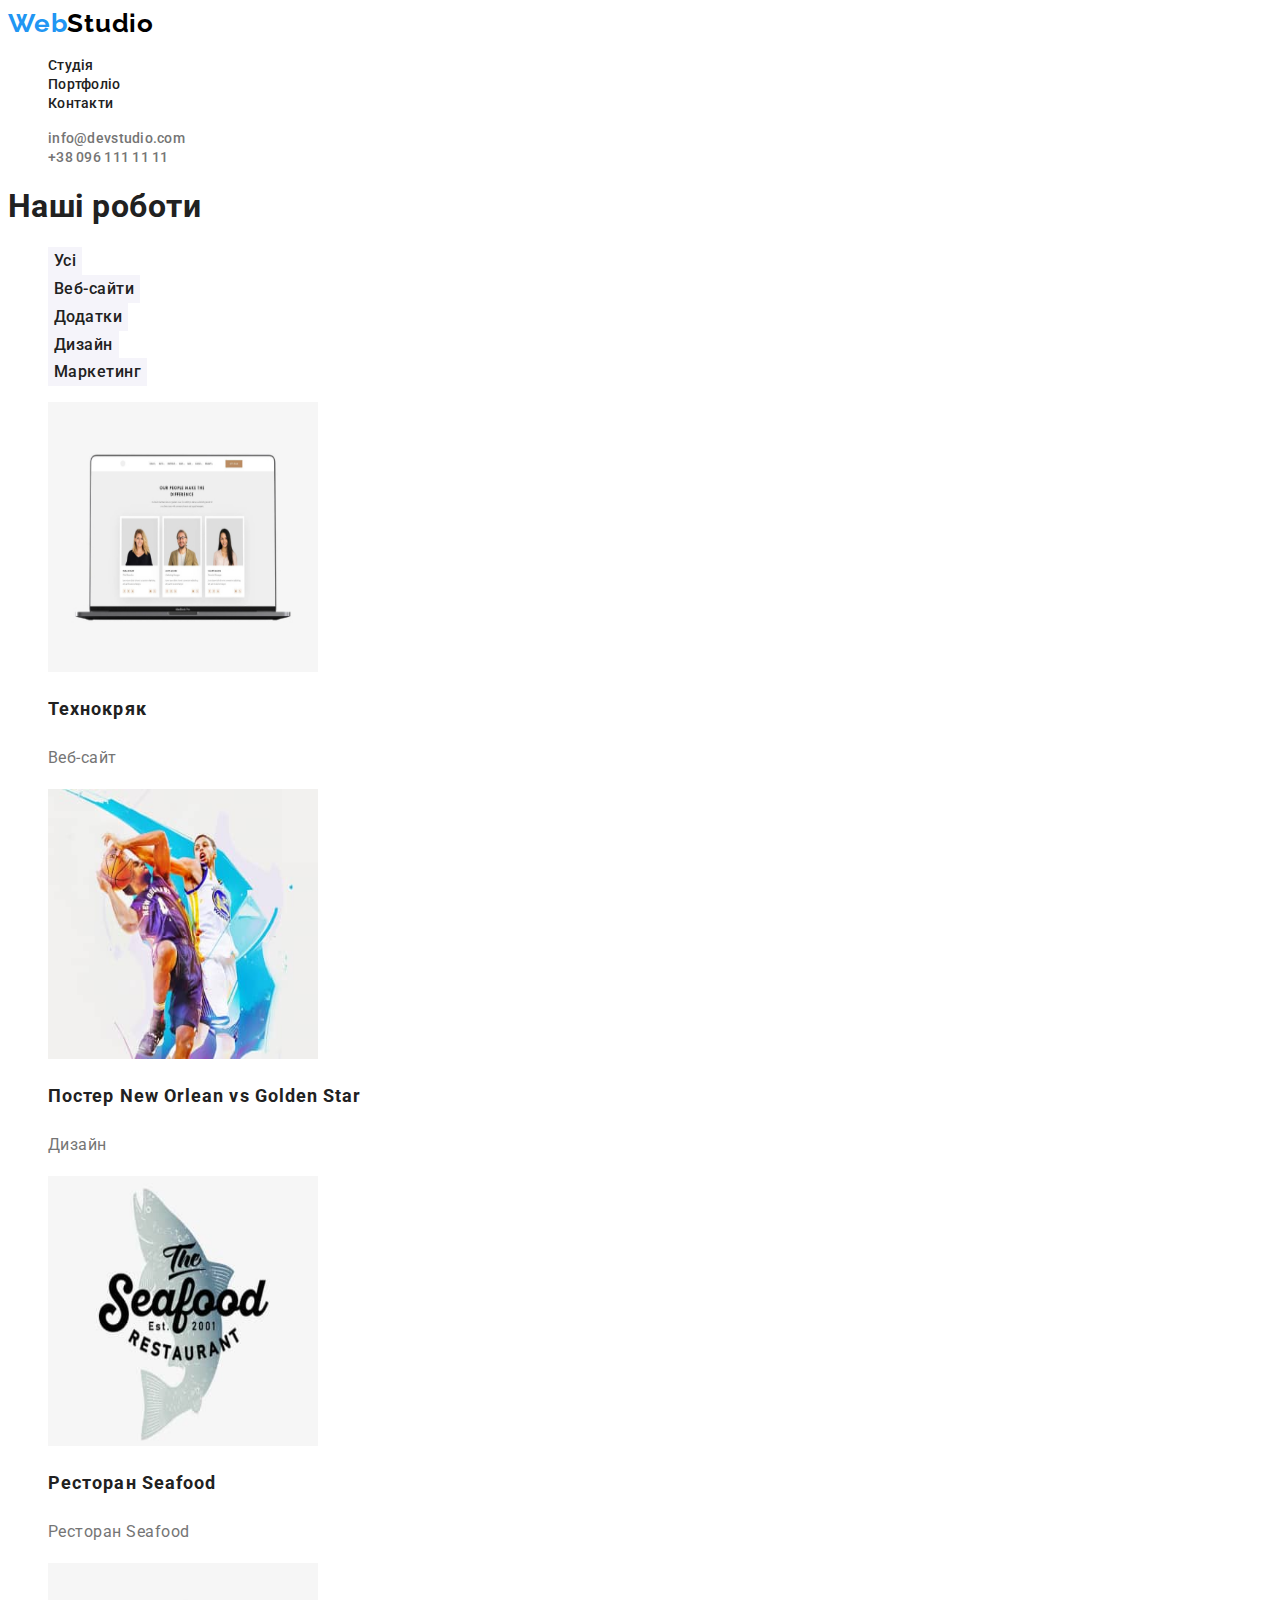
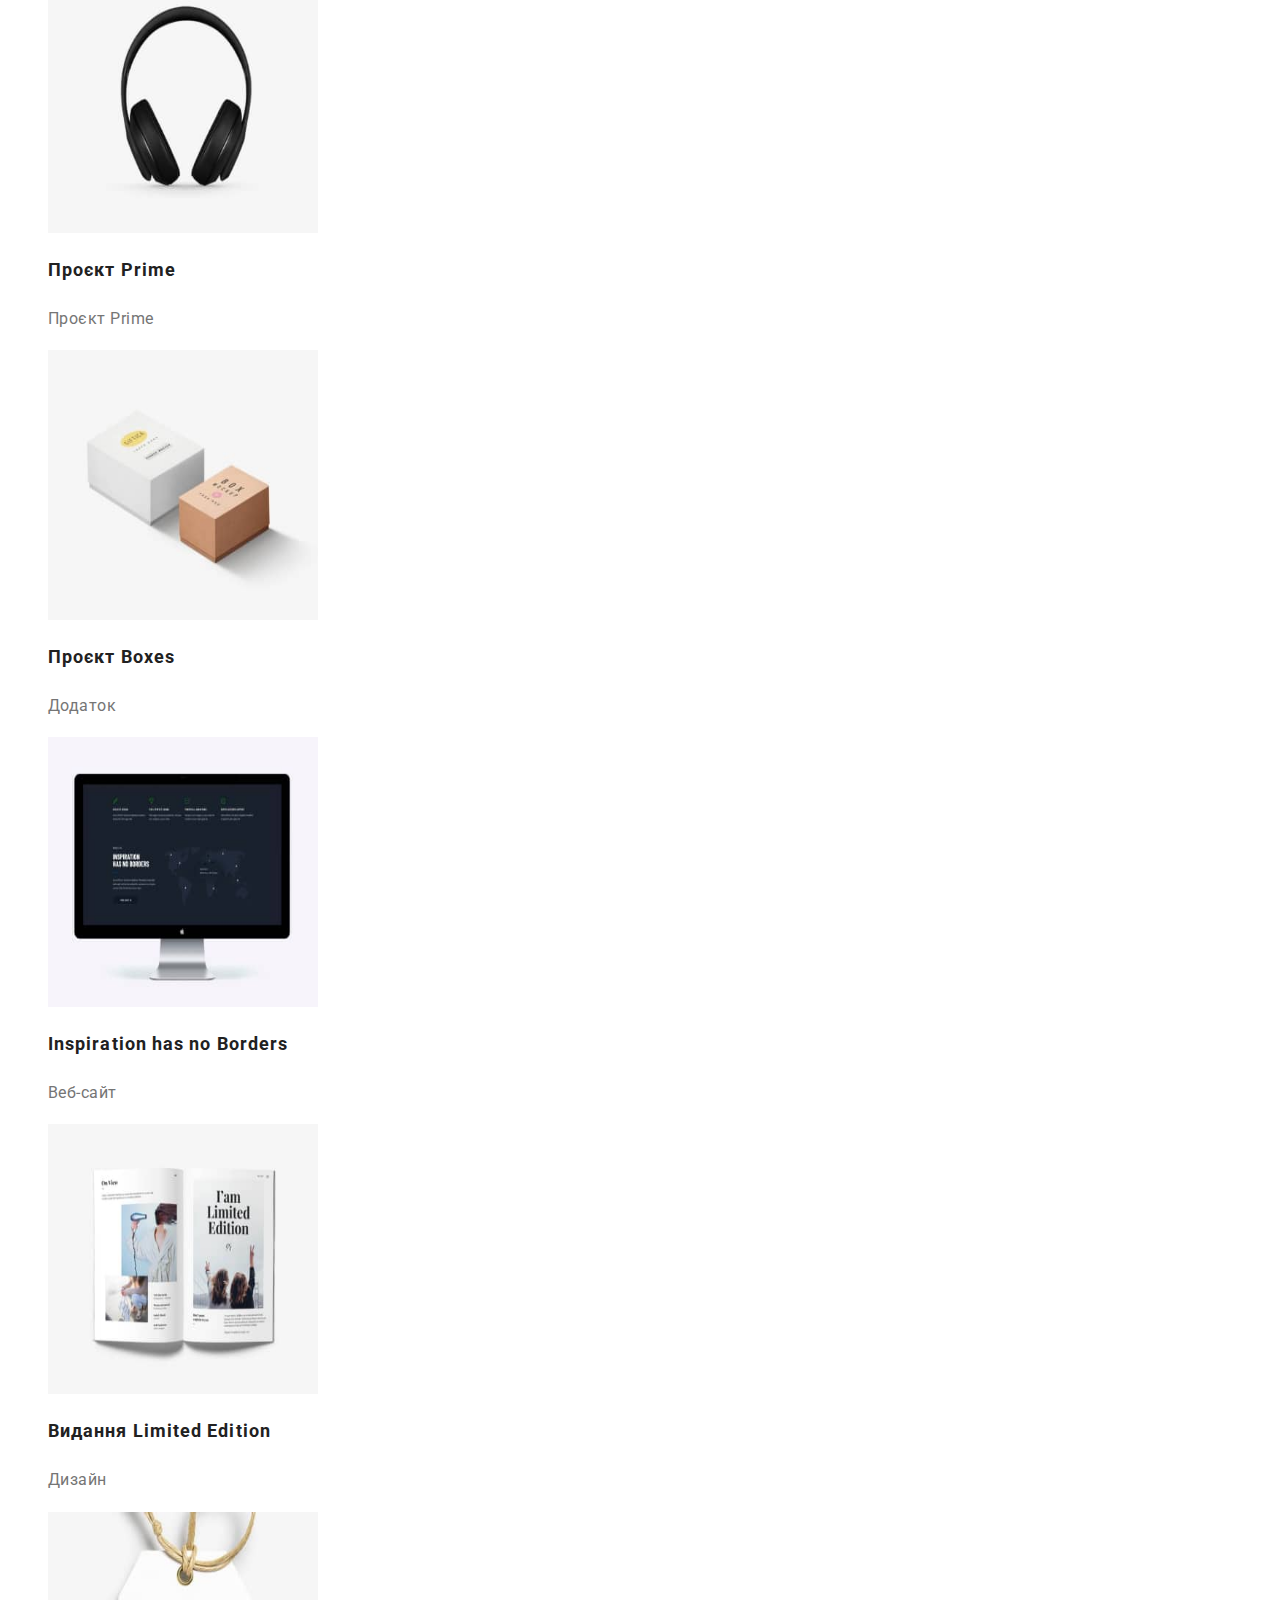
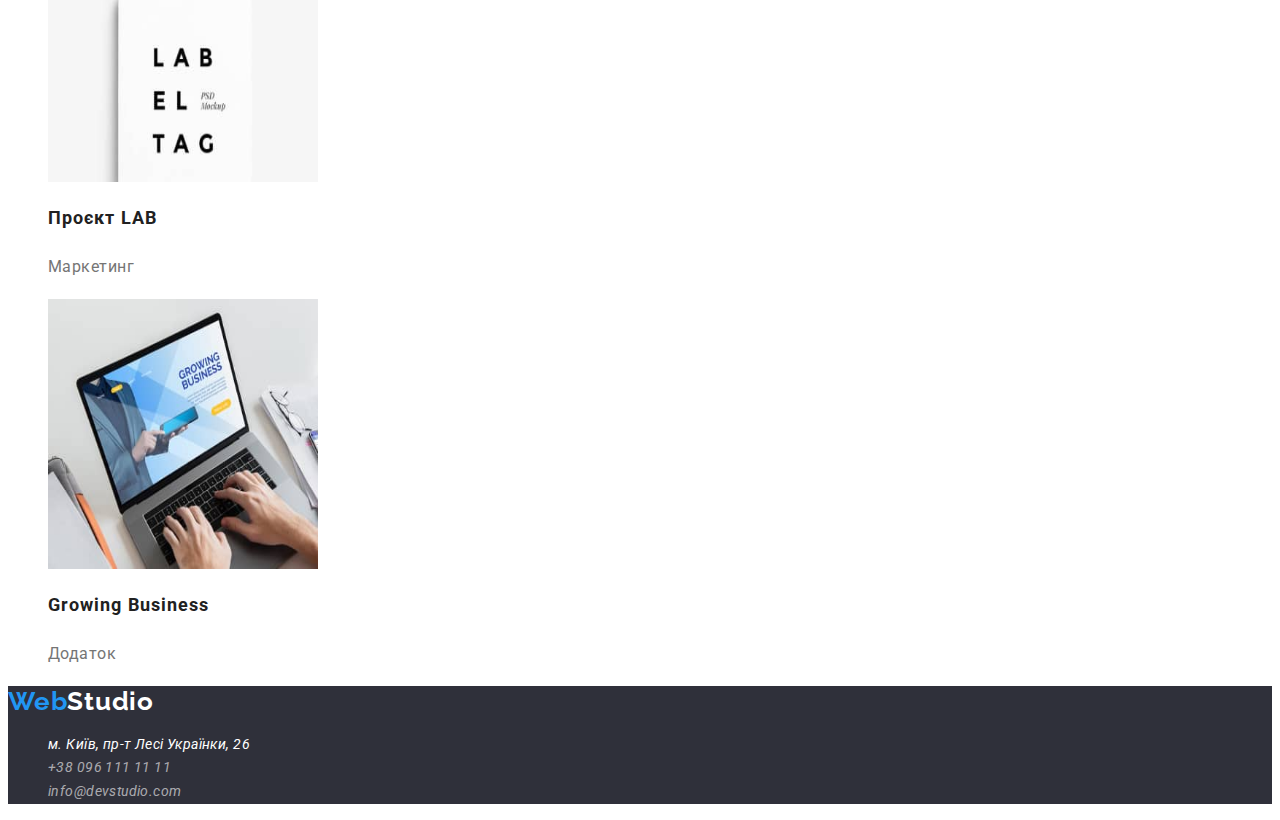
==== portfolio.html @ f469fe4b "photo sizes" ====
<!DOCTYPE html>
<html lang="uk">
  <head>
    <meta charset="UTF-8" />
    <title lang="en">WebStudio</title>
    <link rel="preconnect" href="https://fonts.googleapis.com" />
    <link rel="preconnect" href="https://fonts.gstatic.com" crossorigin />
    <link
      href="https://fonts.googleapis.com/css2?family=Raleway:wght@700&family=Roboto:wght@400;500;700;900&display=swap"
      rel="stylesheet"
    />
    <link rel="stylesheet" href="css/styles.css" />
  </head>
  <body>
    <header class="header">
      <a href="" class="logo links"
        ><span class="logo-web">Web</span
        ><span class="logo-studio">Studio</span></a
      >

      <nav class="navigation">
        <ul class="list">
          <li>
            <a href="./index.html" class="navigation-link links">Студія</a>
          </li>
          <li>
            <a href="./portfolio.html" class="navigation-link links"
              >Портфоліо</a
            >
          </li>
          <li><a href="" class="navigation-link links">Контакти</a></li>
        </ul>
      </nav>

      <ul class="adress list links">
        <li>
          <a href="mailto:info@devstudio.com" class="adress-link links"
            >info@devstudio.com</a
          >
        </li>
        <li>
          <a href="tel:+380961111111" class="adress-link links"
            >+38 096 111 11 11
          </a>
        </li>
      </ul>
    </header>

    <!-- Секція з нашими роботами -->
    <main>
      <section class="main-section">
        <h1>Наші роботи</h1>
        <!-- фільтри -->
        <ul class="filters list">
          <li><button type="button">Усі</button></li>
          <li><button type="button">Веб-сайти</button></li>
          <li><button type="button">Додатки</button></li>
          <li><button type="button">Дизайн</button></li>
          <li><button type="button">Маркетинг</button></li>
        </ul>
        <ul class="main-section-list list">
          <li class="list-item">
            <a class="links" href="">
              <img
                src="./images/Portfolio/tech-crack.jpg"
                alt="Ноутбук"
                width="270"
                height="270"
              />
              <h2>Технокряк</h2>
              <p>Веб-сайт</p>
            </a>
          </li>
          <li class="list-item">
            <a class="links" href="">
              <img
                src="./images/Portfolio/poster.jpg"
                alt="Постер з баскетболістами"
                width="270"
                height="270"
              />
              <h2>Постер New Orlean vs Golden Star</h2>
              <p>Дизайн</p>
            </a>
          </li>
          <li class="list-item">
            <a class="links" href="">
              <img
                src="./images/Portfolio/sea-food.jpg"
                alt="лого ресторану морської їжі"
                width="270"
                height="270"
              />
              <h2>Ресторан Seafood</h2>
              <p>Ресторан Seafood</p>
            </a>
          </li>
          <li class="list-item">
            <a class="links" href="">
              <img
                src="./images/Portfolio/project-prime.jpg"
                alt="навушники"
                width="270"
                height="270"
              />
              <h2>Проєкт Prime</h2>
              <p>Проєкт Prime</p>
            </a>
          </li>
          <li class="list-item">
            <a class="links" href="">
              <img
                src="./images/Portfolio/project-boxes.jpg"
                alt="дві коробки"
                width="270"
                height="270"
              />
              <h2>Проєкт Boxes</h2>
              <p>Додаток</p>
            </a>
          </li>
          <li class="list-item">
            <a class="links" href="">
              <img
                src="./images/Portfolio/inspiration.jpg"
                alt="моноблок"
                width="270"
                height="270"
              />
              <h2 lang="en">Inspiration has no Borders</h2>
              <p>Веб-сайт</p>
            </a>
          </li>
          <li class="list-item">
            <a class="links" href="">
              <img
                src="./images/Portfolio/limited-edition.jpg"
                alt="книга"
                width="270"
                height="270"
              />
              <h2>Видання Limited Edition</h2>
              <p>Дизайн</p>
            </a>
          </li>
          <li class="list-item">
            <a class="links" href="">
              <img
                src="./images/Portfolio/project-lab.jpg"
                alt="бірка"
                width="270"
                height="270"
              />
              <h2>Проєкт LAB</h2>
              <p>Маркетинг</p>
            </a>
          </li>
          <li class="list-item">
            <a class="links" href="">
              <img
                src="./images/Portfolio/growing.jpg"
                alt="руки, які пишуть текст на ноутбуці"
                width="270"
                height="270"
              />
              <h2 lang="en">Growing Business</h2>
              <p>Додаток</p>
            </a>
          </li>
        </ul>
      </section>
    </main>

    <footer class="footer">
      <a href="" lang="en" class="logo links"
        ><span class="logo-web">Web</span
        ><span class="footer-logo-studio">Studio</span></a
      >
      <address>
        <ul class="footer-adress list">
          <li>
            <a
              class="footer-location links"
              href="https://www.google.com/maps/d/u/0/viewer?mid=10uSM3H-mIU3GznYo2szRIEphczw&hl=en_US&ll=50.42664350267667%2C30.543007486861583&z=16"
              target="_blank"
              rel="noopener noreferrer"
              >м. Київ, пр-т Лесі Українки, 26</a
            >
          </li>

          <li>
            <a class="footer-tel links" href="tel:+380961111111 "
              >+38 096 111 11 11
            </a>
          </li>
          <li>
            <a class="footer-mail links" href="mailto:info@devstudio.com"
              >info@devstudio.com
            </a>
          </li>
        </ul>
      </address>
    </footer>
  </body>
</html>
---- css/styles.css ----
:root {
  --primary-text-color: #212121;
  --secondary-text-color: #757575;
  --primary-white-color: #ffffff;
  --accent-color: #2196f3;
  --button-backround-color: #f5f4fa;
  --secondary-font-family: "Raleway", sans-serif;
}

body {
  font-family: "Roboto", sans-serif;
  color: var(--primary-text-color);
  letter-spacing: 0.03em;
}
.navigation-link:hover,
.navigation-link:focus {
  color: var(--accent-color);
}
.hero {
  background-color: #2f303a;
}
.hero-title {
  font-size: 44px;
  line-height: 1.36;
  font-weight: 900;
  color: #ffffff;
  letter-spacing: 0.06em;
}
.navigation-link {
  color: var(--primary-text-color);
  font-weight: 500;
  font-size: 14px;
  line-height: 1.1428;
  letter-spacing: 0.02em;
}
.list {
  list-style: none;
}
.links {
  text-decoration: none;
}
.adress a:hover,
a:focus {
  color: var(--accent-color);
}
.adress-link {
  color: var(--secondary-text-color);
  font-weight: 500;
  font-size: 14px;
  line-height: 1.1428;
  letter-spacing: 0.02em;
}
.logo {
  font-family: Raleway;
  font-weight: 700;
  font-size: 26px;
  line-height: 1.1923;

  letter-spacing: 0.03em;
}
.logo-web {
  color: var(--accent-color);
}
.logo-studio {
  color: #000000;
}
.footer-logo-studio{
  color: #FFFFFF;
}
.advantages p {
  color: var(--secondary-text-color);
  font-size: 14px;
  line-height: 1.71;

  letter-spacing: 0.03em;
}
.advantages h3 {
  font-size: 14px;
  line-height: 1.14;
  letter-spacing: 0.03em;
  text-transform: uppercase;
}
.order-btn {
  color: var(--primary-white-color);
  background-color: #2196f3;
  font-weight: 700;
  font-size: 16px;
  line-height: 1.875;
  font-family:inherit;
  letter-spacing: 0.06em;
  cursor: pointer;
  border-width: 0px;
  box-shadow: 0px 4px 4px rgba(0, 0, 0, 0.15);
  border-radius: 4px;;
}
.order-btn:hover,
.order-btn:focus{
  background:  #188CE8;;
}
.what-are-we-doing {
  font-size: 36px;
  line-height: 1.16;
  text-align: center;
  letter-spacing: 0.03em;
}
.our-team li > h3 {
  font-weight: 500;
  font-size: 16px;
  line-height: 1.1875;

  letter-spacing: 0.03em;
}
.our-team li > p {
  font-size: 16px;
  line-height: 1.1875;
  color: var(--secondary-text-color);
  letter-spacing: 0.03em;
}
.footer-tel,
.footer-mail {
  font-size: 14px;
  line-height: 1.71;

  letter-spacing: 0.03em;
  color: rgba(255, 255, 255, 0.6);
}
.footer-location {
  font-size: 14px;
  line-height: 1.71;

  letter-spacing: 0.03em;

  color: #ffffff;
}
.footer{
  background: #2F303A;;
}
/* портфоліо */

.filters button:hover,
button:focus {
  background-color: var(--accent-color);
  color: #ffffff;
}

.filters button {
  color: var(--primary-text-color);
  background-color: var(--button-backround-color);
  cursor: pointer;
  font-weight: 500;
  font-size: 16px;
  line-height: 1.62;
  border-width: 0;
  font-family: inherit;

  text-align: center;
  letter-spacing: 0.03em;
}
.list-item a > h2 {
  font-size: 18px;
  line-height: 2;
  color: var(--primary-text-color);

  letter-spacing: 0.06em;
}
.list-item a > p {
  font-size: 16px;
  line-height: 1.88;
  color: var(--secondary-text-color);
  letter-spacing: 0.03em;
}

.test {
  font-family: var(--secondary-font-family);
}
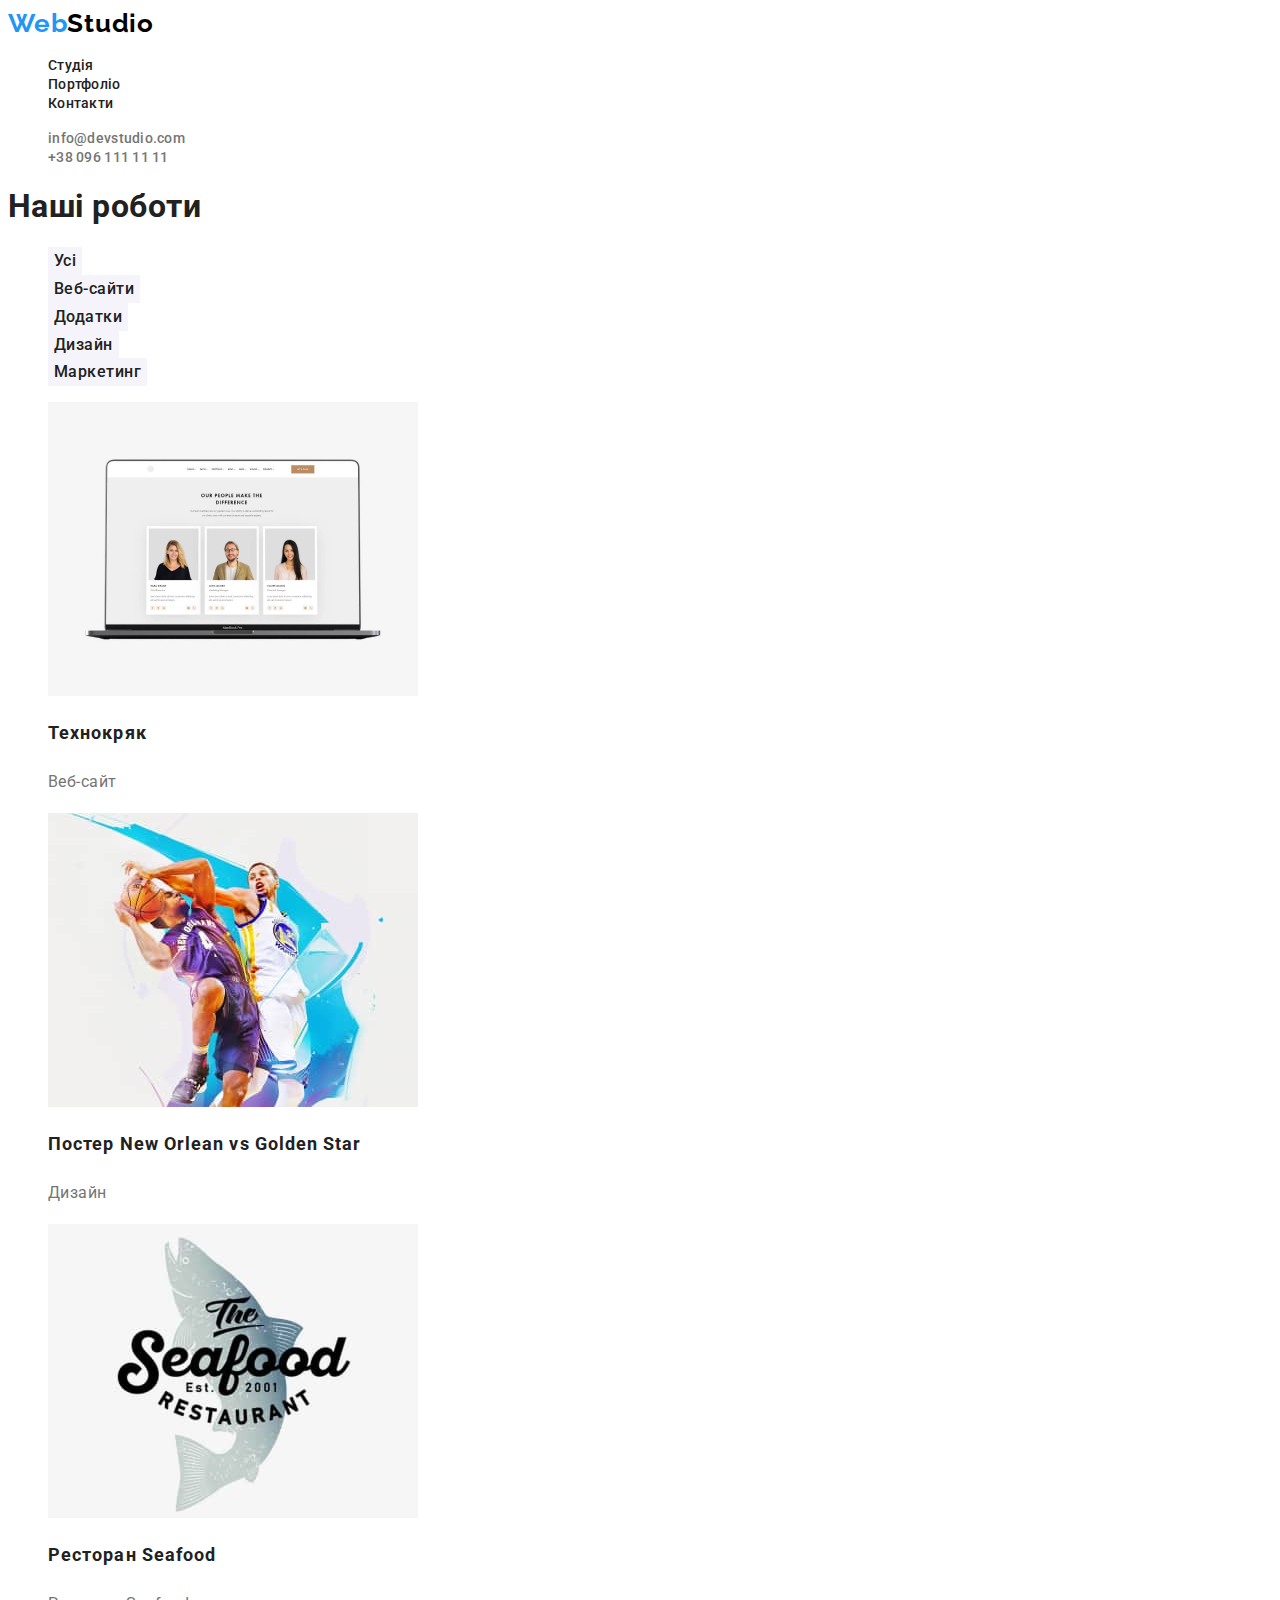
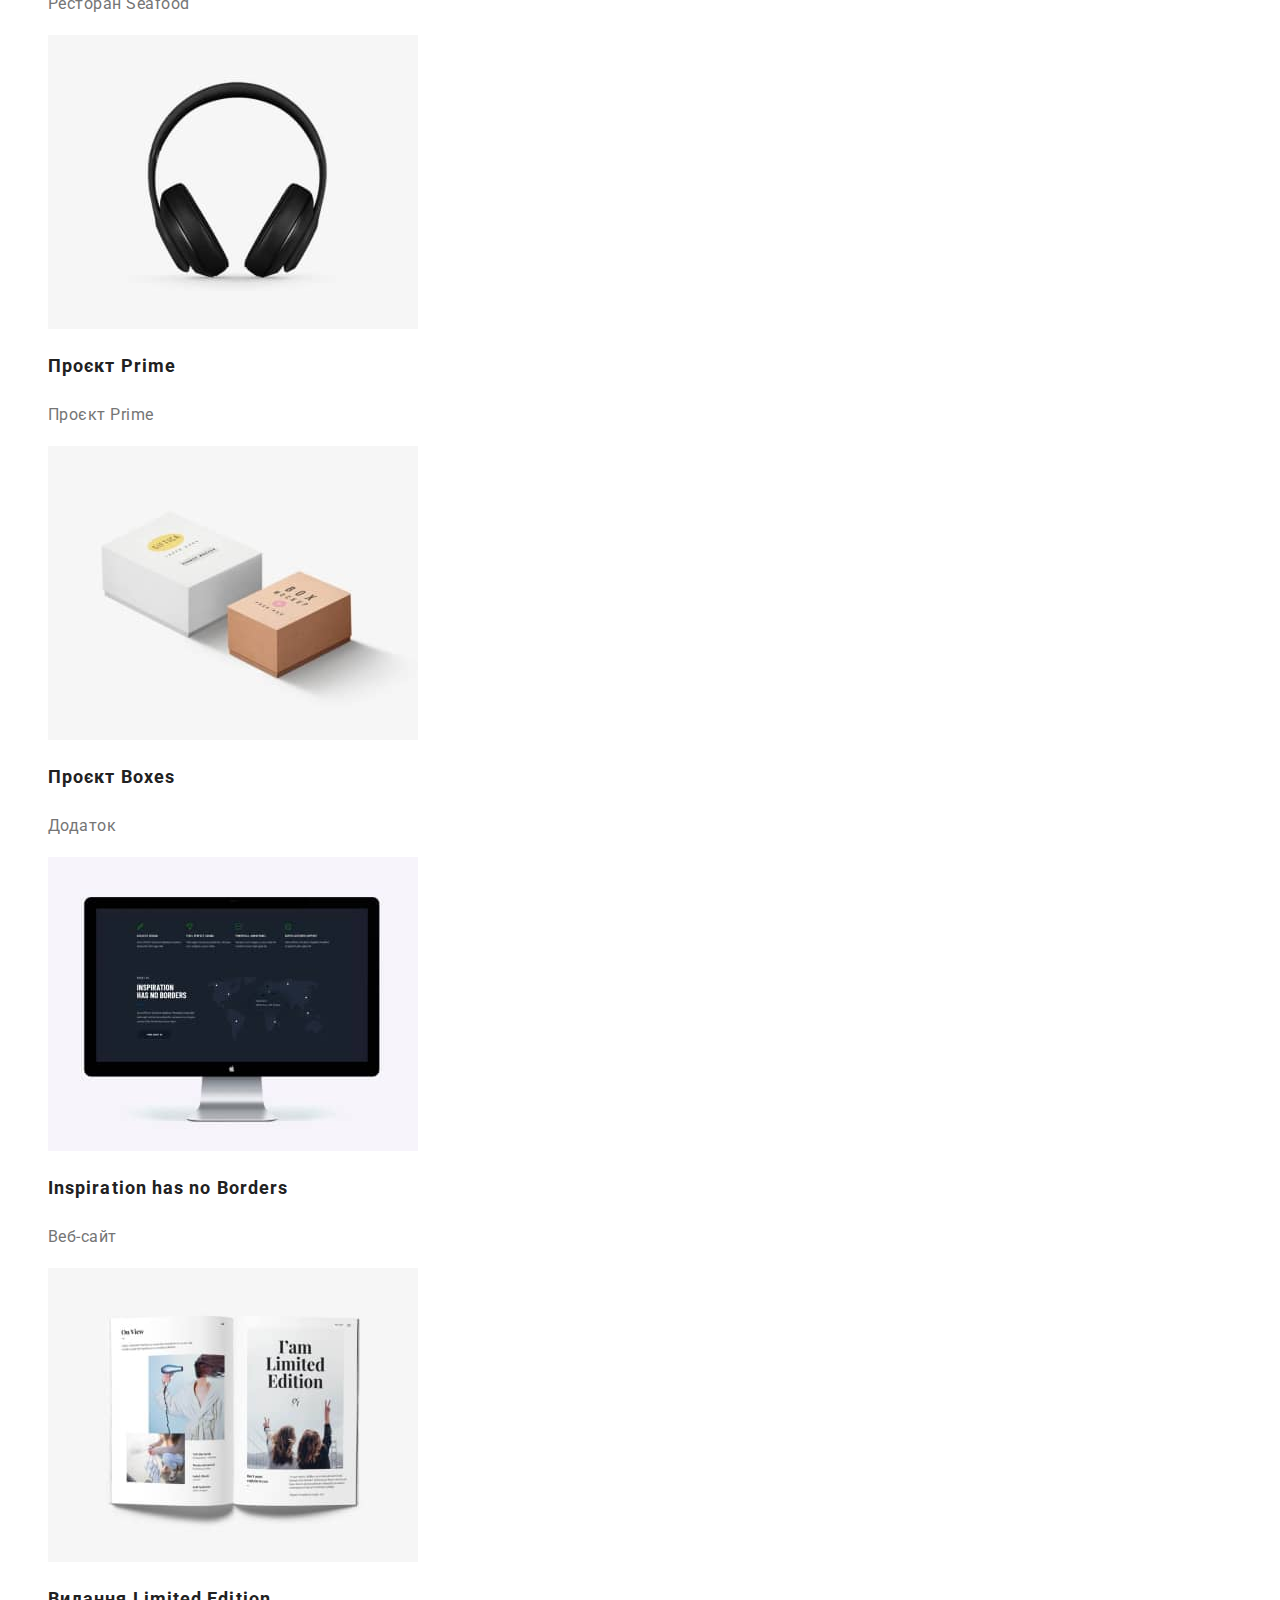
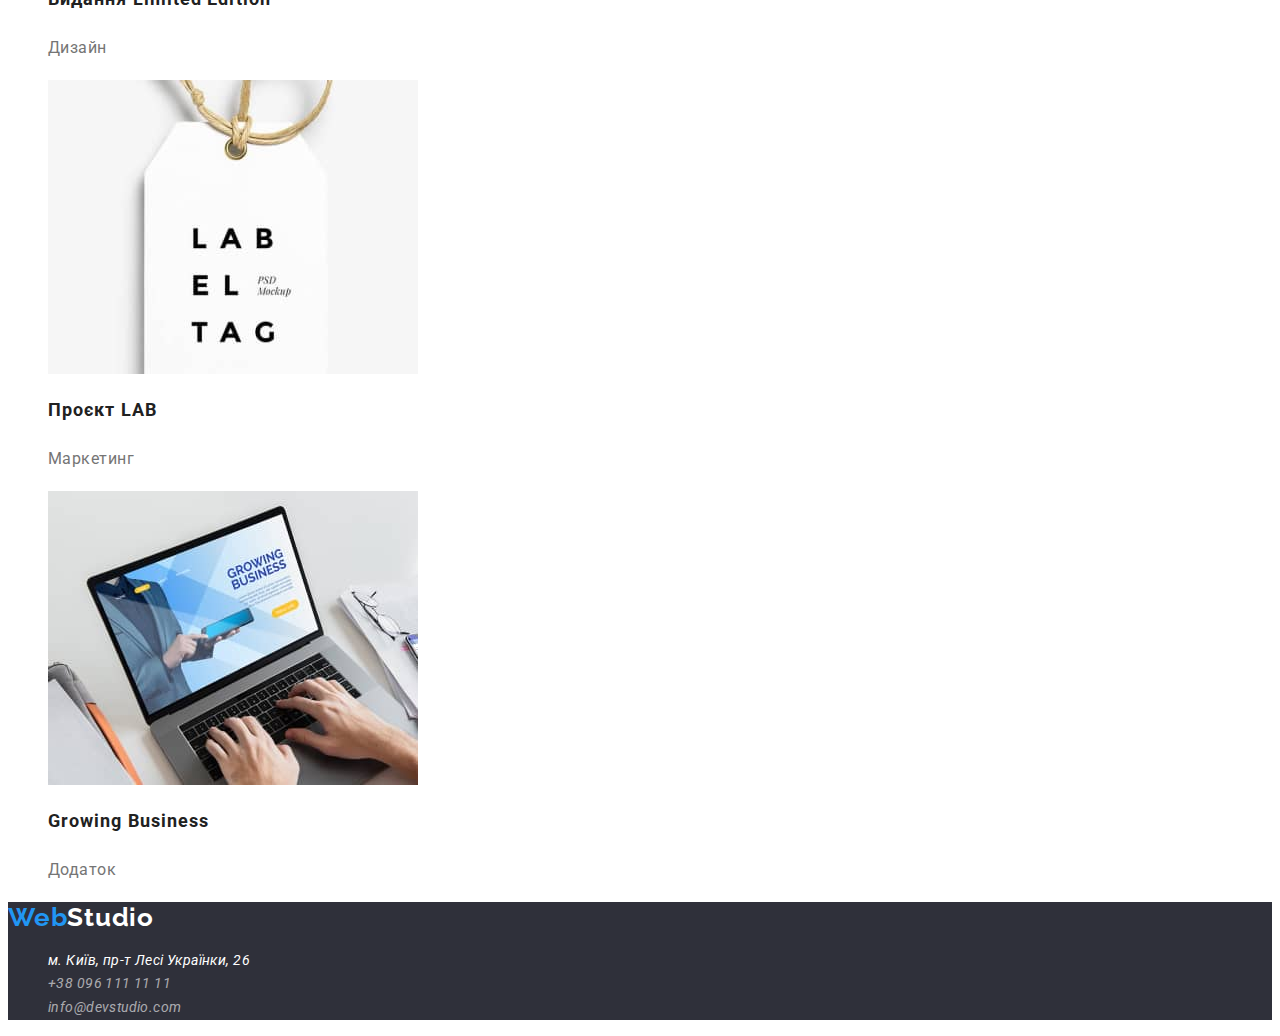
==== commit b3050206: "відкат" ====
--- a/portfolio.html
+++ b/portfolio.html
@@ -64,8 +64,8 @@
               <img
                 src="./images/Portfolio/tech-crack.jpg"
                 alt="Ноутбук"
-                width="270"
-                height="270"
+                width="370"
+                height="294"
               />
               <h2>Технокряк</h2>
               <p>Веб-сайт</p>
@@ -76,8 +76,8 @@
               <img
                 src="./images/Portfolio/poster.jpg"
                 alt="Постер з баскетболістами"
-                width="270"
-                height="270"
+                width="370"
+                height="294"
               />
               <h2>Постер New Orlean vs Golden Star</h2>
               <p>Дизайн</p>
@@ -88,8 +88,8 @@
               <img
                 src="./images/Portfolio/sea-food.jpg"
                 alt="лого ресторану морської їжі"
-                width="270"
-                height="270"
+                width="370"
+                height="294"
               />
               <h2>Ресторан Seafood</h2>
               <p>Ресторан Seafood</p>
@@ -100,8 +100,8 @@
               <img
                 src="./images/Portfolio/project-prime.jpg"
                 alt="навушники"
-                width="270"
-                height="270"
+                width="370"
+                height="294"
               />
               <h2>Проєкт Prime</h2>
               <p>Проєкт Prime</p>
@@ -112,8 +112,8 @@
               <img
                 src="./images/Portfolio/project-boxes.jpg"
                 alt="дві коробки"
-                width="270"
-                height="270"
+                width="370"
+                height="294"
               />
               <h2>Проєкт Boxes</h2>
               <p>Додаток</p>
@@ -124,8 +124,8 @@
               <img
                 src="./images/Portfolio/inspiration.jpg"
                 alt="моноблок"
-                width="270"
-                height="270"
+                width="370"
+                height="294"
               />
               <h2 lang="en">Inspiration has no Borders</h2>
               <p>Веб-сайт</p>
@@ -136,8 +136,8 @@
               <img
                 src="./images/Portfolio/limited-edition.jpg"
                 alt="книга"
-                width="270"
-                height="270"
+                width="370"
+                height="294"
               />
               <h2>Видання Limited Edition</h2>
               <p>Дизайн</p>
@@ -148,8 +148,8 @@
               <img
                 src="./images/Portfolio/project-lab.jpg"
                 alt="бірка"
-                width="270"
-                height="270"
+                width="370"
+                height="294"
               />
               <h2>Проєкт LAB</h2>
               <p>Маркетинг</p>
@@ -160,8 +160,8 @@
               <img
                 src="./images/Portfolio/growing.jpg"
                 alt="руки, які пишуть текст на ноутбуці"
-                width="270"
-                height="270"
+                width="370"
+                height="294"
               />
               <h2 lang="en">Growing Business</h2>
               <p>Додаток</p>
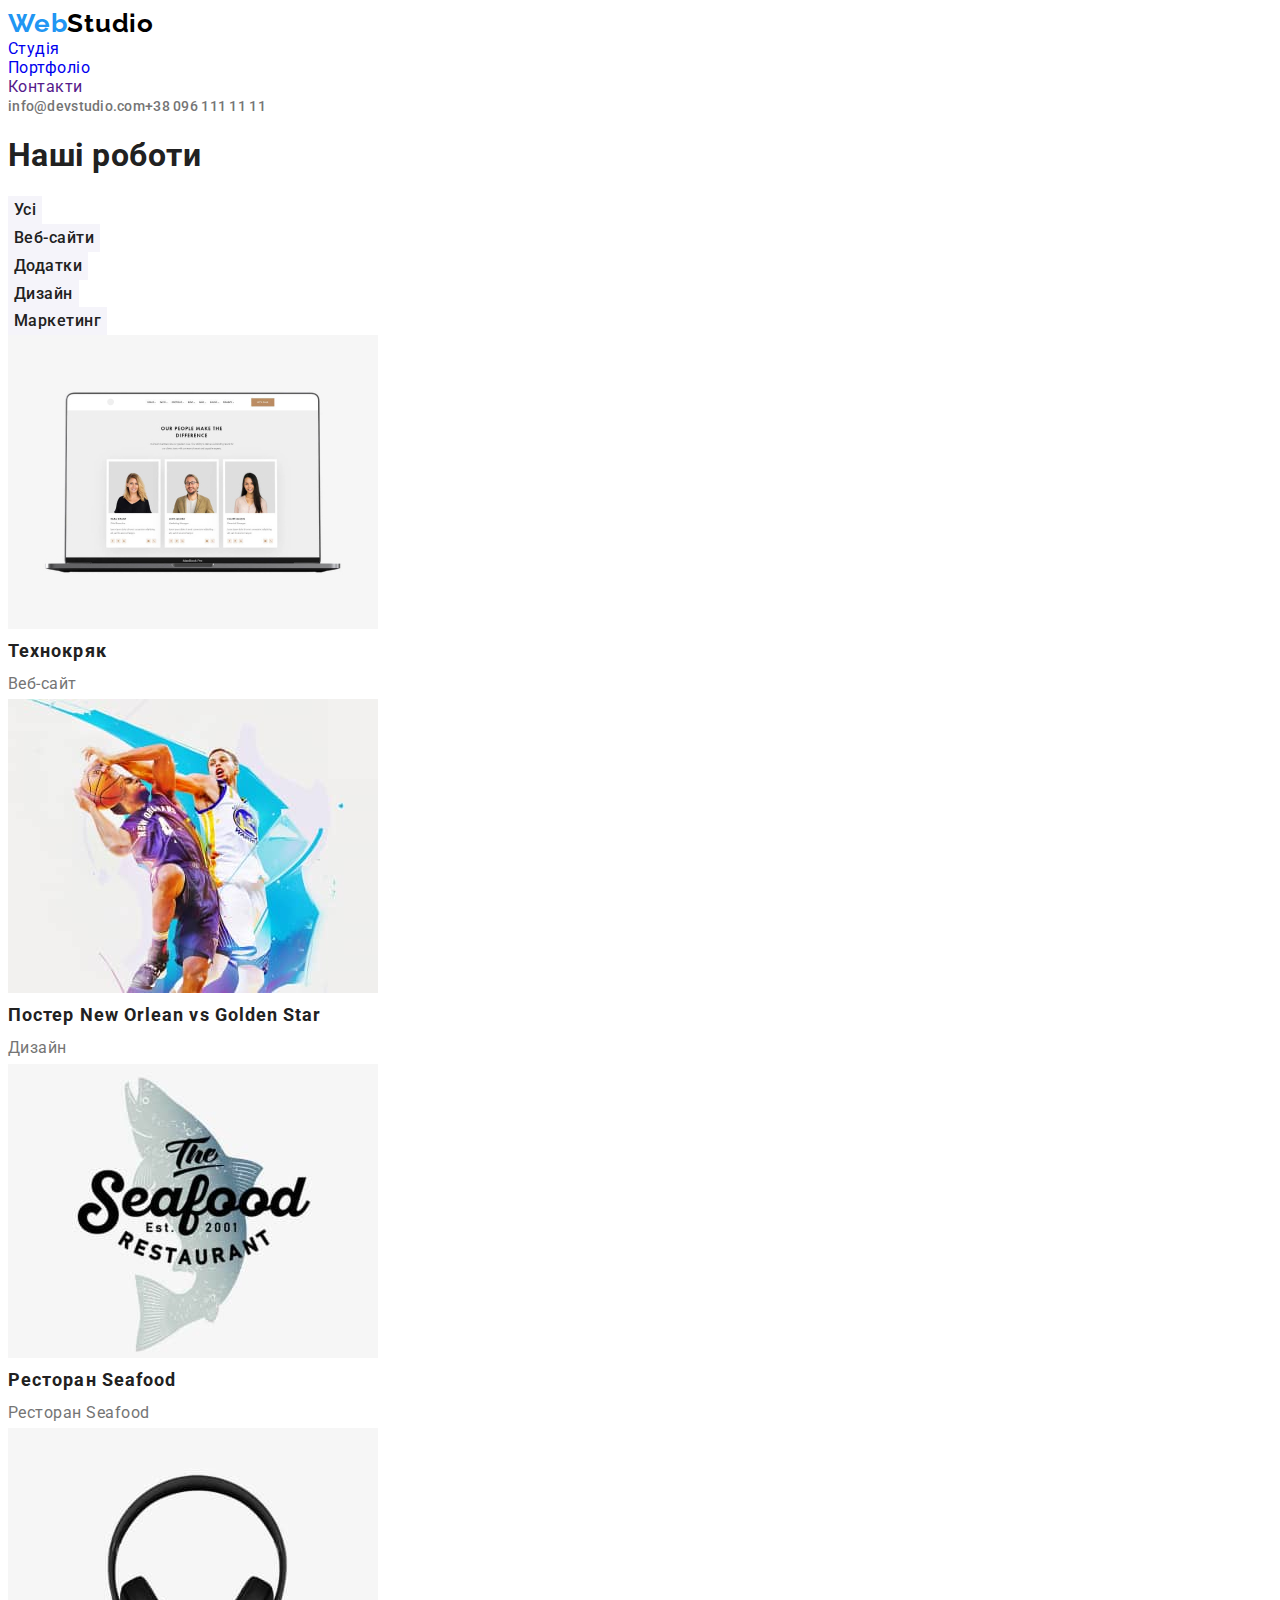
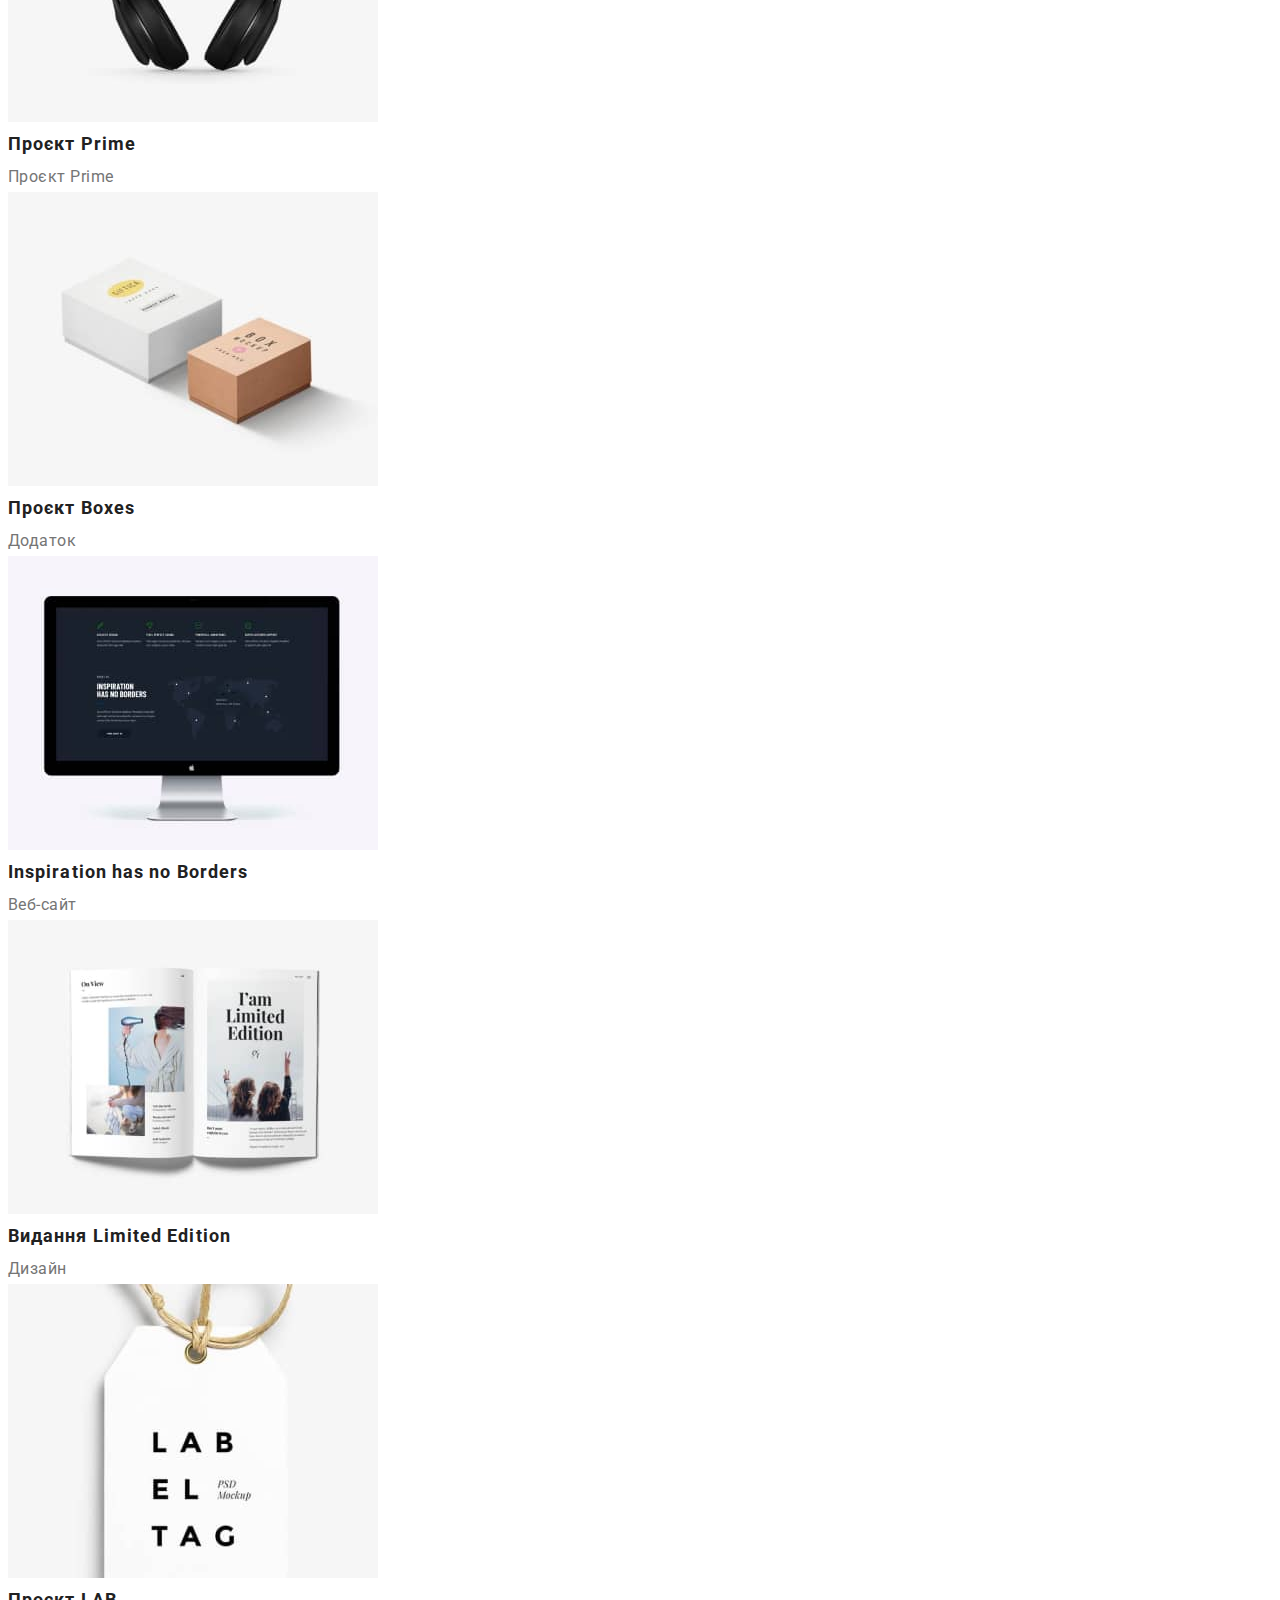
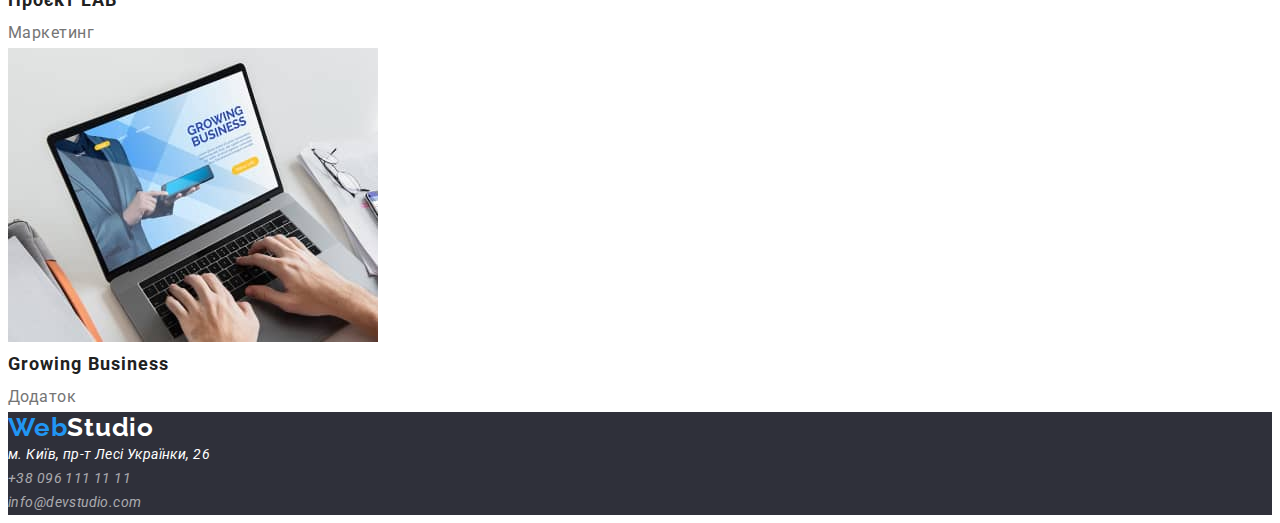
==== commit bdb0d620: "navigation flex" ====
--- a/portfolio.html
+++ b/portfolio.html
@@ -8,6 +8,10 @@
     <link
       href="https://fonts.googleapis.com/css2?family=Raleway:wght@700&family=Roboto:wght@400;500;700;900&display=swap"
       rel="stylesheet"
+    />
+    <link
+      rel="stylesheet"
+      href="node_modules/modern-normalize/modern-normalize.css"
     />
     <link rel="stylesheet" href="css/styles.css" />
   </head>
--- a/css/styles.css
+++ b/css/styles.css
@@ -1,3 +1,15 @@
+html{
+  box-sizing: border-box;
+}
+
+
+*,
+*::before,
+*::after {
+  box-sizing: border-box;
+}
+
+
 :root {
   --primary-text-color: #212121;
   --secondary-text-color: #757575;
@@ -12,12 +24,33 @@
   color: var(--primary-text-color);
   letter-spacing: 0.03em;
 }
-.navigation-link:hover,
-.navigation-link:focus {
-  color: var(--accent-color);
-}
+.h1,h2,h3,h4,h5,h6,p,ul{
+  margin: 0;
+  padding: 0;
+}
+
+
+
+
+/* УТИЛІТИ */
+.container{
+  width: 1200px;
+  outline: 2px solid tomato;
+  margin-left: auto;
+  margin-right: auto;
+
+}
+.section{
+  padding-top: 94px;
+  padding-bottom: 94px;
+
+}
+
+
+/* ГЕРОЙ */
 .hero {
   background-color: #2f303a;
+
 }
 .hero-title {
   font-size: 44px;
@@ -25,13 +58,23 @@
   font-weight: 900;
   color: #ffffff;
   letter-spacing: 0.06em;
-}
-.navigation-link {
+  text-align: center;
+}
+/* НАВІГАЦІЯ */
+.navigation-list-item .navigation-link {
   color: var(--primary-text-color);
   font-weight: 500;
   font-size: 14px;
   line-height: 1.1428;
   letter-spacing: 0.02em;
+  display: block;
+  padding-top: 32px;
+  padding-bottom: 32px;
+ 
+}
+.navigation-link:hover,
+.navigation-link:focus{
+  color: var(--accent-color);
 }
 .list {
   list-style: none;
@@ -43,6 +86,7 @@
 a:focus {
   color: var(--accent-color);
 }
+
 .adress-link {
   color: var(--secondary-text-color);
   font-weight: 500;
@@ -50,6 +94,29 @@
   line-height: 1.1428;
   letter-spacing: 0.02em;
 }
+.header-flex{
+  display: flex;
+  align-items: center;
+
+}
+.navigation-list{
+  display: flex;
+}
+.adress{
+  display: flex;
+  margin: auto;
+}
+.navigation-list .navigation-list-item:not(:last-child){
+  margin-right: 50px;
+}
+.adress .adress-item:not(:last-child){
+  padding-right:50px;
+}
+.logo{
+  margin-right: 93px;
+}
+
+/* ЛОГО */
 .logo {
   font-family: Raleway;
   font-weight: 700;
@@ -67,14 +134,21 @@
 .footer-logo-studio{
   color: #FFFFFF;
 }
-.advantages p {
+.adress
+.advantages .advantages-info {
   color: var(--secondary-text-color);
   font-size: 14px;
   line-height: 1.71;
 
   letter-spacing: 0.03em;
 }
-.advantages h3 {
+.hidden-title{
+  text-align: center;
+}
+.adress{
+  font-style: normal;
+}
+.advantages .advantages-title {
   font-size: 14px;
   line-height: 1.14;
   letter-spacing: 0.03em;
@@ -83,6 +157,7 @@
 .order-btn {
   color: var(--primary-white-color);
   background-color: #2196f3;
+
   font-weight: 700;
   font-size: 16px;
   line-height: 1.875;
@@ -91,7 +166,15 @@
   cursor: pointer;
   border-width: 0px;
   box-shadow: 0px 4px 4px rgba(0, 0, 0, 0.15);
-  border-radius: 4px;;
+  border-radius: 4px;
+  display: inline-block;
+
+  min-width: 216px;
+
+  padding-top: 10px;
+  padding-bottom: 10px;
+  padding-left: 32px;
+  padding-right: 32px;
 }
 .order-btn:hover,
 .order-btn:focus{
@@ -110,7 +193,7 @@
 
   letter-spacing: 0.03em;
 }
-.our-team li > p {
+.our-team .team-member .about-member {
   font-size: 16px;
   line-height: 1.1875;
   color: var(--secondary-text-color);
@@ -132,9 +215,19 @@
 
   color: #ffffff;
 }
+.footer-location:hover,
+.footer-location:focus,
+.footer-tel:hover,
+.footer-tel:focus,
+.footer-mail:hover,
+.footer-maill:focus{
+  color: var(--accent-color);
+}
 .footer{
   background: #2F303A;;
 }
+
+
 /* портфоліо */
 
 .filters button:hover,
@@ -170,6 +263,3 @@
   letter-spacing: 0.03em;
 }
 
-.test {
-  font-family: var(--secondary-font-family);
-}
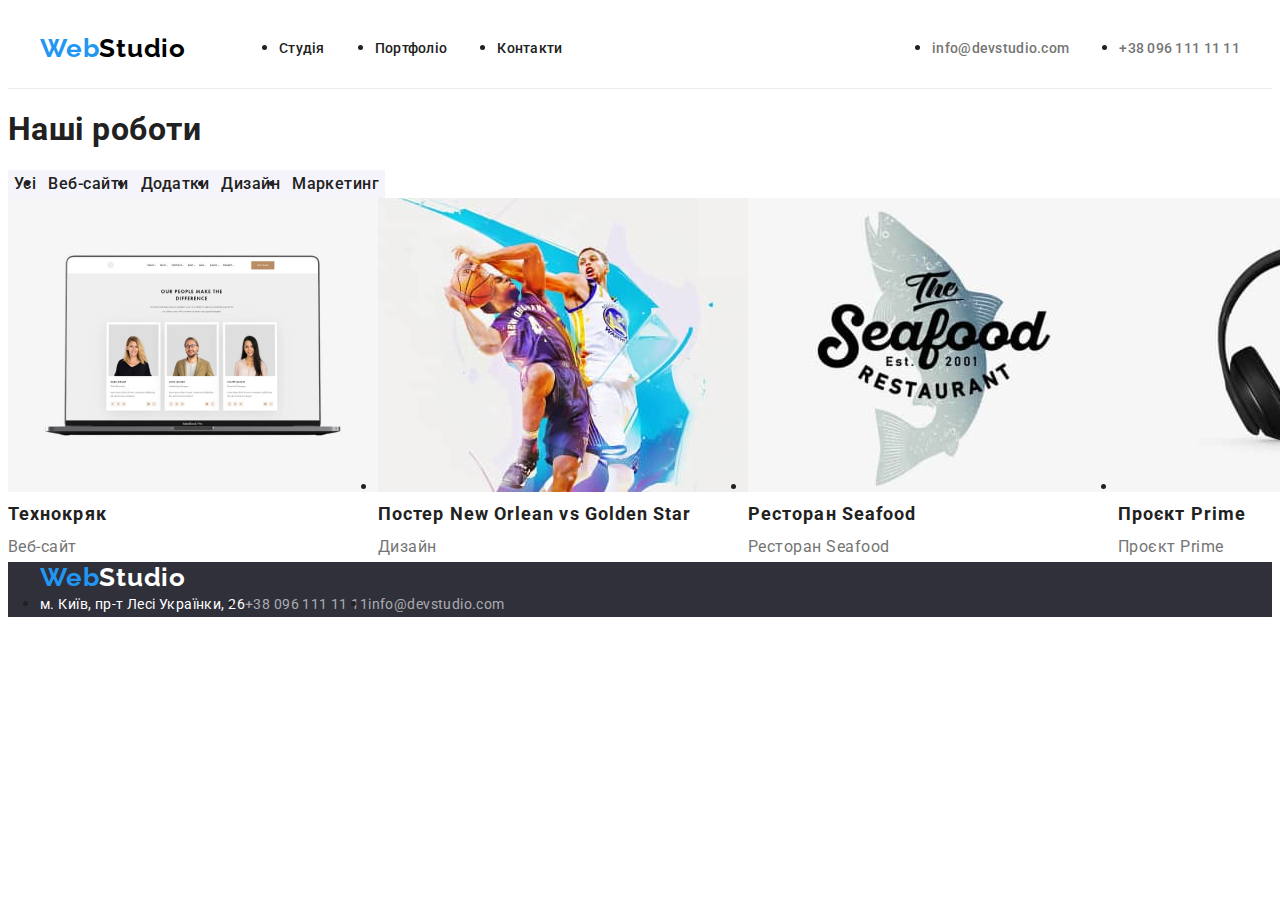
==== commit 07d65bf9: "70% finished index, broken portfolio" ====
--- a/portfolio.html
+++ b/portfolio.html
@@ -17,37 +17,40 @@
   </head>
   <body>
     <header class="header">
-      <a href="" class="logo links"
-        ><span class="logo-web">Web</span
-        ><span class="logo-studio">Studio</span></a
-      >
-
-      <nav class="navigation">
-        <ul class="list">
-          <li>
-            <a href="./index.html" class="navigation-link links">Студія</a>
-          </li>
-          <li>
-            <a href="./portfolio.html" class="navigation-link links"
-              >Портфоліо</a
+      <div class="container header-flex">
+        <a href="" class="logo links"
+          ><span class="logo-web">Web</span
+          ><span class="logo-studio">Studio</span></a
+        >
+        <nav class="navigation">
+          <ul class="navigation-list list">
+            <li class="navigation-list-item">
+              <a href="./index.html" class="navigation-link links">Студія</a>
+            </li>
+            <li class="navigation-list-item">
+              <a href="./portfolio.html" class="navigation-link links"
+                >Портфоліо</a
+              >
+            </li>
+            <li class="navigation-list-item">
+              <a href="" class="navigation-link links">Контакти</a>
+            </li>
+          </ul>
+        </nav>
+
+        <ul class="adress list links">
+          <li class="adress-item">
+            <a href="mailto:info@devstudio.com" class="adress-link links"
+              >info@devstudio.com</a
             >
           </li>
-          <li><a href="" class="navigation-link links">Контакти</a></li>
+          <li class="adress-item">
+            <a href="tel:+380961111111" class="adress-link links"
+              >+38 096 111 11 11
+            </a>
+          </li>
         </ul>
-      </nav>
-
-      <ul class="adress list links">
-        <li>
-          <a href="mailto:info@devstudio.com" class="adress-link links"
-            >info@devstudio.com</a
-          >
-        </li>
-        <li>
-          <a href="tel:+380961111111" class="adress-link links"
-            >+38 096 111 11 11
-          </a>
-        </li>
-      </ul>
+      </div>
     </header>
 
     <!-- Секція з нашими роботами -->
@@ -176,34 +179,36 @@
     </main>
 
     <footer class="footer">
-      <a href="" lang="en" class="logo links"
-        ><span class="logo-web">Web</span
-        ><span class="footer-logo-studio">Studio</span></a
-      >
-      <address>
-        <ul class="footer-adress list">
-          <li>
-            <a
-              class="footer-location links"
-              href="https://www.google.com/maps/d/u/0/viewer?mid=10uSM3H-mIU3GznYo2szRIEphczw&hl=en_US&ll=50.42664350267667%2C30.543007486861583&z=16"
-              target="_blank"
-              rel="noopener noreferrer"
-              >м. Київ, пр-т Лесі Українки, 26</a
-            >
-          </li>
-
-          <li>
-            <a class="footer-tel links" href="tel:+380961111111 "
-              >+38 096 111 11 11
-            </a>
-          </li>
-          <li>
-            <a class="footer-mail links" href="mailto:info@devstudio.com"
-              >info@devstudio.com
-            </a>
-          </li>
-        </ul>
-      </address>
+      <div class="container">
+        <a href="" lang="en" class="logo links"
+          ><span class="logo-web">Web</span
+          ><span class="footer-logo-studio">Studio</span></a
+        >
+        <address class="adress">
+          <ul class="footer-adress list">
+            <li>
+              <a
+                class="footer-location links"
+                href="https://www.google.com/maps/d/u/0/viewer?mid=10uSM3H-mIU3GznYo2szRIEphczw&hl=en_US&ll=50.42664350267667%2C30.543007486861583&z=16"
+                target="_blank"
+                rel="noopener noreferrer"
+                >м. Київ, пр-т Лесі Українки, 26</a
+              >
+            </li>
+
+            <li>
+              <a class="footer-tel links" href="tel:+380961111111 "
+                >+38 096 111 11 11
+              </a>
+            </li>
+            <li>
+              <a class="footer-mail links" href="mailto:info@devstudio.com"
+                >info@devstudio.com
+              </a>
+            </li>
+          </ul>
+        </address>
+      </div>
     </footer>
   </body>
 </html>
--- a/css/styles.css
+++ b/css/styles.css
@@ -1,14 +1,12 @@
-html{
+html {
   box-sizing: border-box;
 }
-
 
 *,
 *::before,
 *::after {
   box-sizing: border-box;
 }
-
 
 :root {
   --primary-text-color: #212121;
@@ -24,33 +22,114 @@
   color: var(--primary-text-color);
   letter-spacing: 0.03em;
 }
-.h1,h2,h3,h4,h5,h6,p,ul{
+.h1,
+h2,
+h3,
+h4,
+h5,
+h6,
+p,
+ul {
   margin: 0;
   padding: 0;
 }
 
-
-
-
 /* УТИЛІТИ */
-.container{
+.container {
   width: 1200px;
-  outline: 2px solid tomato;
   margin-left: auto;
   margin-right: auto;
-
-}
-.section{
+}
+
+.header {
+  border-bottom: 1px solid #ececec;
+}
+.section {
   padding-top: 94px;
   padding-bottom: 94px;
-
-}
-
+}
+/* НАВІГАЦІЯ */
+.navigation-list-item .navigation-link {
+  color: var(--primary-text-color);
+  font-weight: 500;
+  font-size: 14px;
+  line-height: 1.1428;
+  letter-spacing: 0.02em;
+  display: block;
+  padding-top: 32px;
+  padding-bottom: 32px;
+}
+.navigation-link:hover,
+.navigation-link:focus {
+  color: var(--accent-color);
+}
+.list-killer {
+  list-style: none;
+}
+.links {
+  text-decoration: none;
+}
+.adress a:hover,
+a:focus {
+  color: var(--accent-color);
+}
+
+.adress-link {
+  color: var(--secondary-text-color);
+  font-weight: 500;
+  font-size: 14px;
+  line-height: 1.1428;
+  letter-spacing: 0.02em;
+}
+.header-flex {
+  display: flex;
+  align-items: center;
+
+}
+.navigation-list {
+  display: flex;
+
+}
+.adress {
+  display: flex;
+  margin-left: auto;
+}
+.navigation-list .navigation-list-item:not(:last-child) {
+  margin-right: 50px;
+}
+.adress .adress-item:not(:last-child) {
+  padding-right: 50px;
+}
 
 /* ГЕРОЙ */
+.order-btn {
+  color: var(--primary-white-color);
+  background-color: #2196f3;
+
+  font-weight: 700;
+  font-size: 16px;
+  line-height: 1.875;
+  font-family: inherit;
+  letter-spacing: 0.06em;
+  cursor: pointer;
+  border-width: 0px;
+  box-shadow: 0px 4px 4px rgba(0, 0, 0, 0.15);
+  border-radius: 4px;
+  display: inline-block;
+
+  min-width: 216px;
+
+  padding-top: 10px;
+  padding-bottom: 10px;
+  padding-left: 32px;
+  padding-right: 32px;
+}
+.order-btn:hover,
+.order-btn:focus {
+  background: #188ce8;
+}
 .hero {
   background-color: #2f303a;
-
 }
 .hero-title {
   font-size: 44px;
@@ -58,61 +137,13 @@
   font-weight: 900;
   color: #ffffff;
   letter-spacing: 0.06em;
+}
+.hero-div {
   text-align: center;
 }
-/* НАВІГАЦІЯ */
-.navigation-list-item .navigation-link {
-  color: var(--primary-text-color);
-  font-weight: 500;
-  font-size: 14px;
-  line-height: 1.1428;
-  letter-spacing: 0.02em;
-  display: block;
-  padding-top: 32px;
-  padding-bottom: 32px;
- 
-}
-.navigation-link:hover,
-.navigation-link:focus{
-  color: var(--accent-color);
-}
-.list {
-  list-style: none;
-}
-.links {
-  text-decoration: none;
-}
-.adress a:hover,
-a:focus {
-  color: var(--accent-color);
-}
-
-.adress-link {
-  color: var(--secondary-text-color);
-  font-weight: 500;
-  font-size: 14px;
-  line-height: 1.1428;
-  letter-spacing: 0.02em;
-}
-.header-flex{
-  display: flex;
-  align-items: center;
-
-}
-.navigation-list{
-  display: flex;
-}
-.adress{
-  display: flex;
-  margin: auto;
-}
-.navigation-list .navigation-list-item:not(:last-child){
-  margin-right: 50px;
-}
-.adress .adress-item:not(:last-child){
-  padding-right:50px;
-}
-.logo{
+
+
+.logo {
   margin-right: 93px;
 }
 
@@ -131,21 +162,35 @@
 .logo-studio {
   color: #000000;
 }
-.footer-logo-studio{
-  color: #FFFFFF;
-}
-.adress
-.advantages .advantages-info {
+.footer-logo-studio {
+  color: #ffffff;
+}
+/* переваги */
+.adress .advantages {
   color: var(--secondary-text-color);
   font-size: 14px;
   line-height: 1.71;
 
   letter-spacing: 0.03em;
 }
-.hidden-title{
+.advantages-info {
+  font-size: 14px;
+  line-height: 1.71;
+  letter-spacing: 0.03em;
+  color: var(--secondary-text-color);
+}
+.advantages-info-container{
+  width: 270px;
+
+}
+.advantages:not(:last-child){
+  margin-right: 30px;
+}
+
+.hidden-title {
   text-align: center;
 }
-.adress{
+.adress {
   font-style: normal;
 }
 .advantages .advantages-title {
@@ -154,39 +199,29 @@
   letter-spacing: 0.03em;
   text-transform: uppercase;
 }
-.order-btn {
-  color: var(--primary-white-color);
-  background-color: #2196f3;
-
-  font-weight: 700;
-  font-size: 16px;
-  line-height: 1.875;
-  font-family:inherit;
-  letter-spacing: 0.06em;
-  cursor: pointer;
-  border-width: 0px;
-  box-shadow: 0px 4px 4px rgba(0, 0, 0, 0.15);
-  border-radius: 4px;
-  display: inline-block;
-
-  min-width: 216px;
-
-  padding-top: 10px;
-  padding-bottom: 10px;
-  padding-left: 32px;
-  padding-right: 32px;
-}
-.order-btn:hover,
-.order-btn:focus{
-  background:  #188CE8;;
-}
+.advantages-title {
+  margin-bottom: 10px;
+}
+.list {
+  display: flex;
+  
+}
+.advantages-list{
+  display: flex;
+  justify-content: center;
+}
+.about-list-item:not(:last-child){
+  margin-right: 30px;
+}
+
 .what-are-we-doing {
   font-size: 36px;
   line-height: 1.16;
   text-align: center;
   letter-spacing: 0.03em;
-}
-.our-team li > h3 {
+  margin-bottom: 50px;
+}
+.our-team .member-name{
   font-weight: 500;
   font-size: 16px;
   line-height: 1.1875;
@@ -198,6 +233,9 @@
   line-height: 1.1875;
   color: var(--secondary-text-color);
   letter-spacing: 0.03em;
+}
+.our-team{
+  display: flex;
 }
 .footer-tel,
 .footer-mail {
@@ -220,13 +258,12 @@
 .footer-tel:hover,
 .footer-tel:focus,
 .footer-mail:hover,
-.footer-maill:focus{
+.footer-maill:focus {
   color: var(--accent-color);
 }
-.footer{
-  background: #2F303A;;
-}
-
+.footer {
+  background: #2f303a;
+}
 
 /* портфоліо */
 
@@ -262,4 +299,3 @@
   color: var(--secondary-text-color);
   letter-spacing: 0.03em;
 }
-
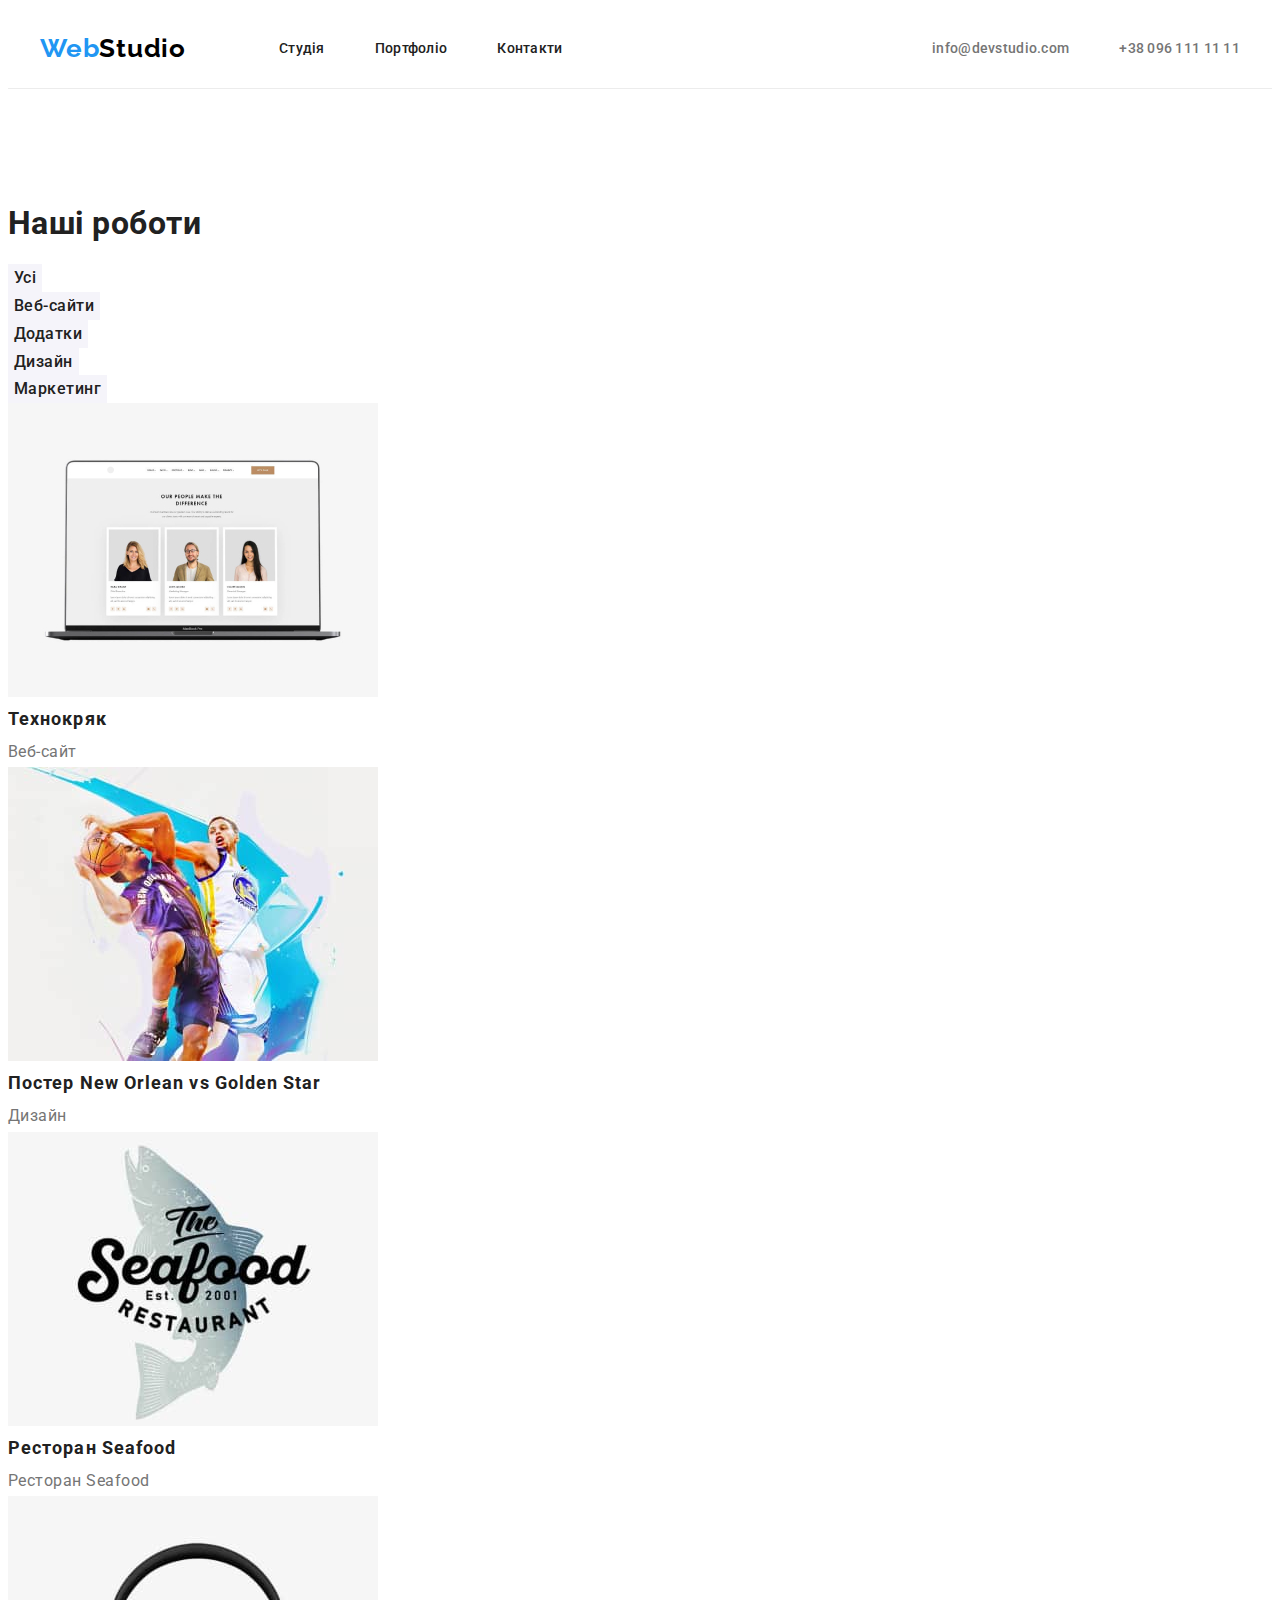
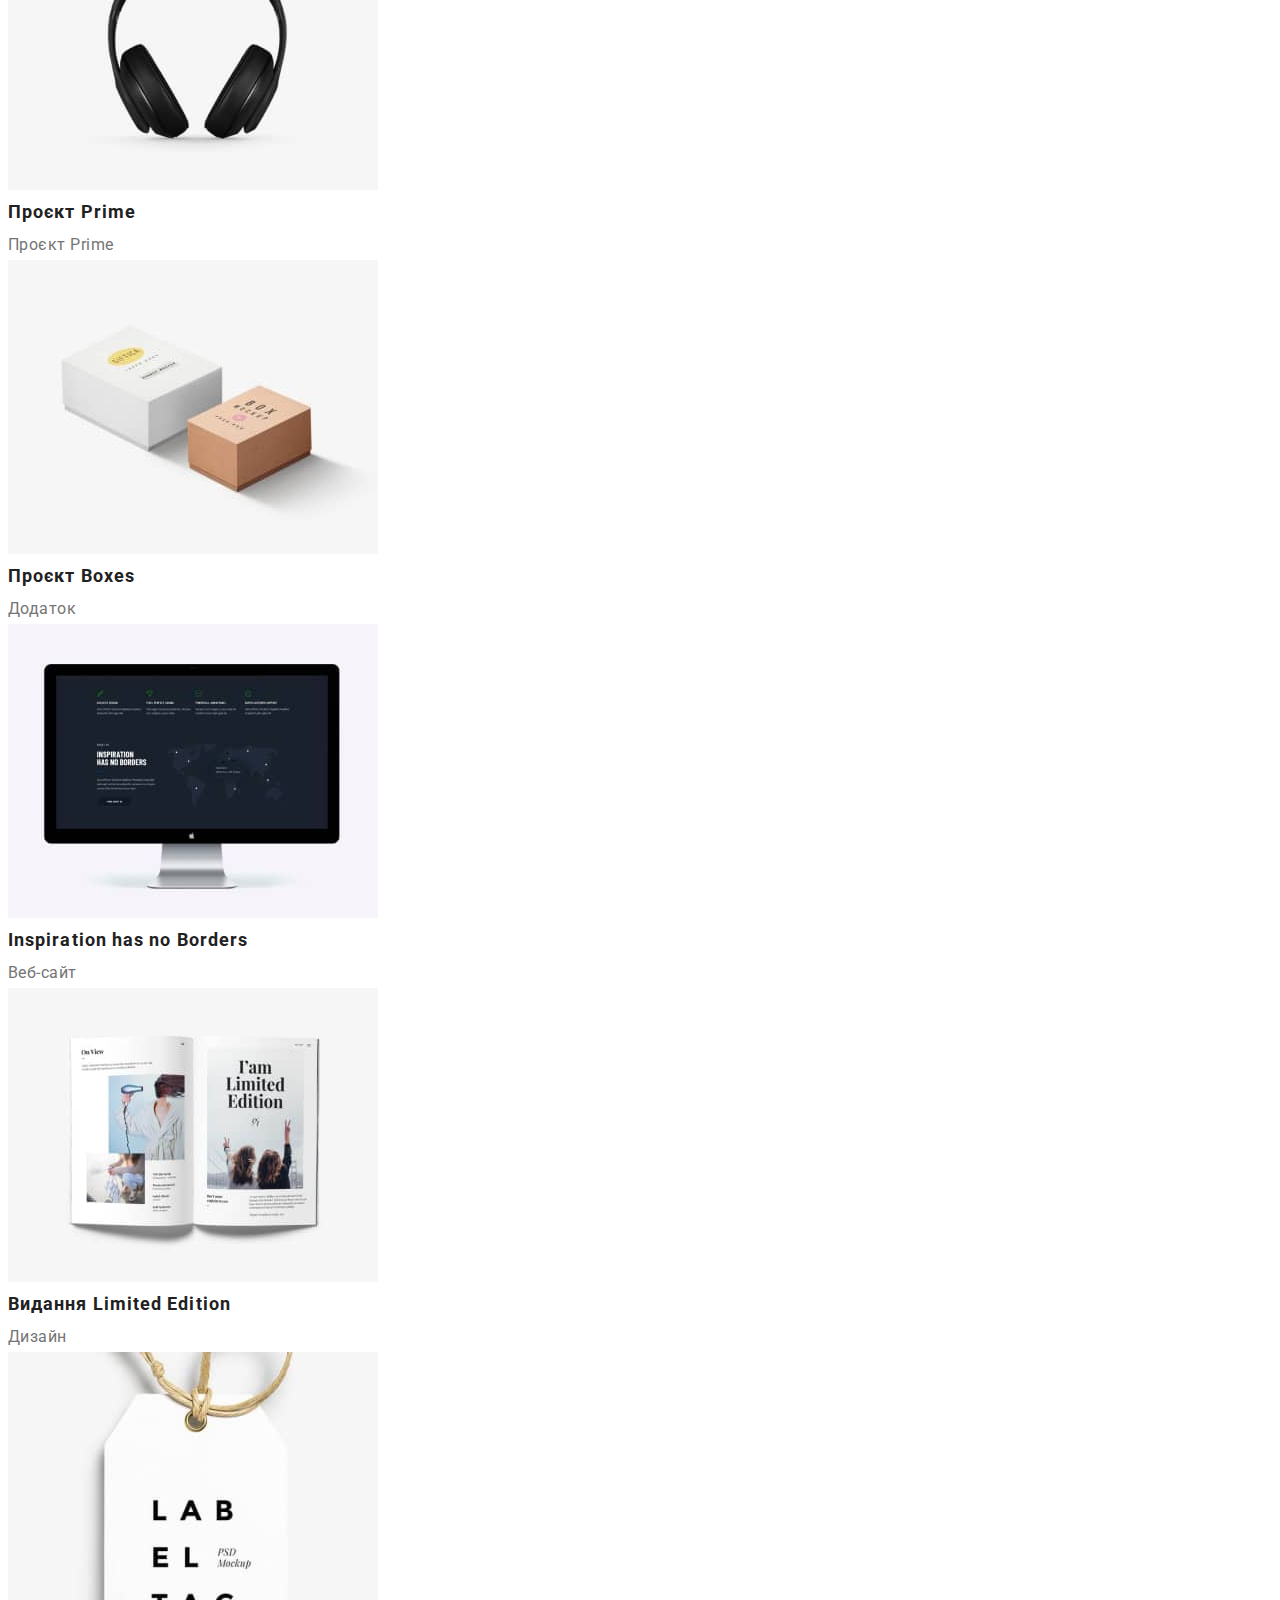
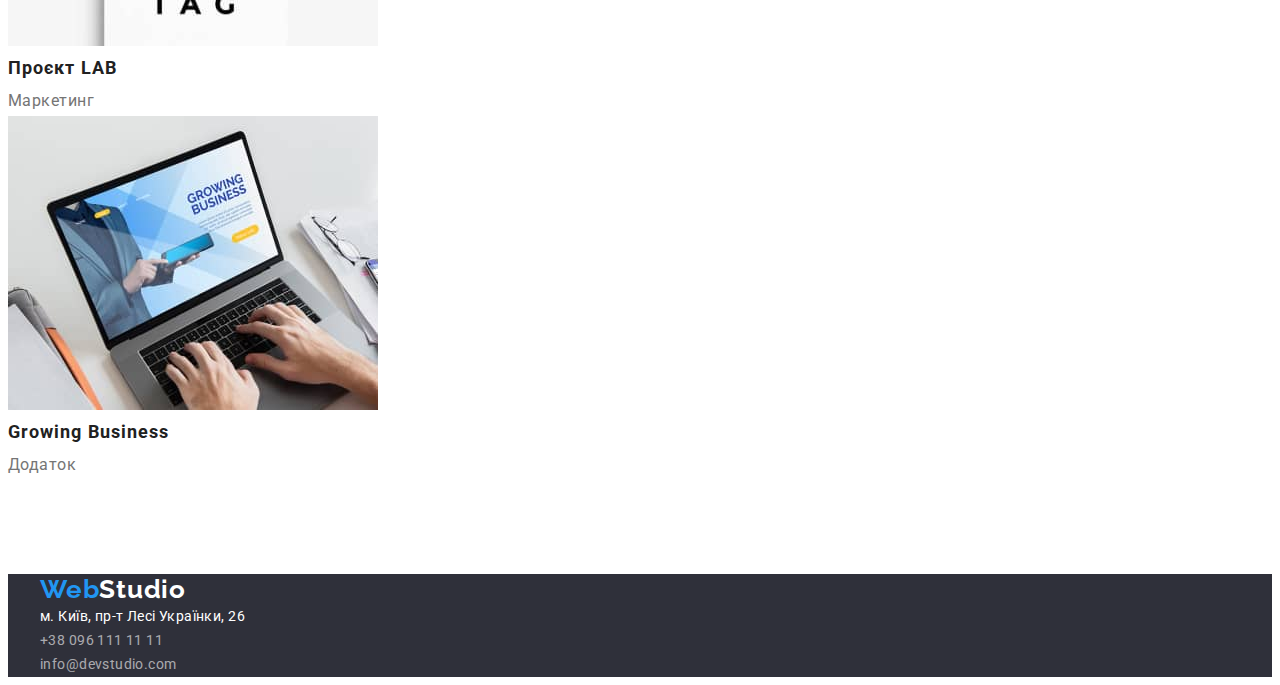
==== commit be75b9c6: "fixed portfolio" ====
--- a/portfolio.html
+++ b/portfolio.html
@@ -23,7 +23,7 @@
           ><span class="logo-studio">Studio</span></a
         >
         <nav class="navigation">
-          <ul class="navigation-list list">
+          <ul class="navigation-list list-killer">
             <li class="navigation-list-item">
               <a href="./index.html" class="navigation-link links">Студія</a>
             </li>
@@ -38,7 +38,7 @@
           </ul>
         </nav>
 
-        <ul class="adress list links">
+        <ul class="adress links list-killer">
           <li class="adress-item">
             <a href="mailto:info@devstudio.com" class="adress-link links"
               >info@devstudio.com</a
@@ -55,17 +55,17 @@
 
     <!-- Секція з нашими роботами -->
     <main>
-      <section class="main-section">
+      <section class="main-section section">
         <h1>Наші роботи</h1>
         <!-- фільтри -->
-        <ul class="filters list">
+        <ul class="filters list-killer">
           <li><button type="button">Усі</button></li>
           <li><button type="button">Веб-сайти</button></li>
           <li><button type="button">Додатки</button></li>
           <li><button type="button">Дизайн</button></li>
           <li><button type="button">Маркетинг</button></li>
         </ul>
-        <ul class="main-section-list list">
+        <ul class="main-section-list list-killer">
           <li class="list-item">
             <a class="links" href="">
               <img
@@ -185,7 +185,7 @@
           ><span class="footer-logo-studio">Studio</span></a
         >
         <address class="adress">
-          <ul class="footer-adress list">
+          <ul class="footer-adress list-killer">
             <li>
               <a
                 class="footer-location links"
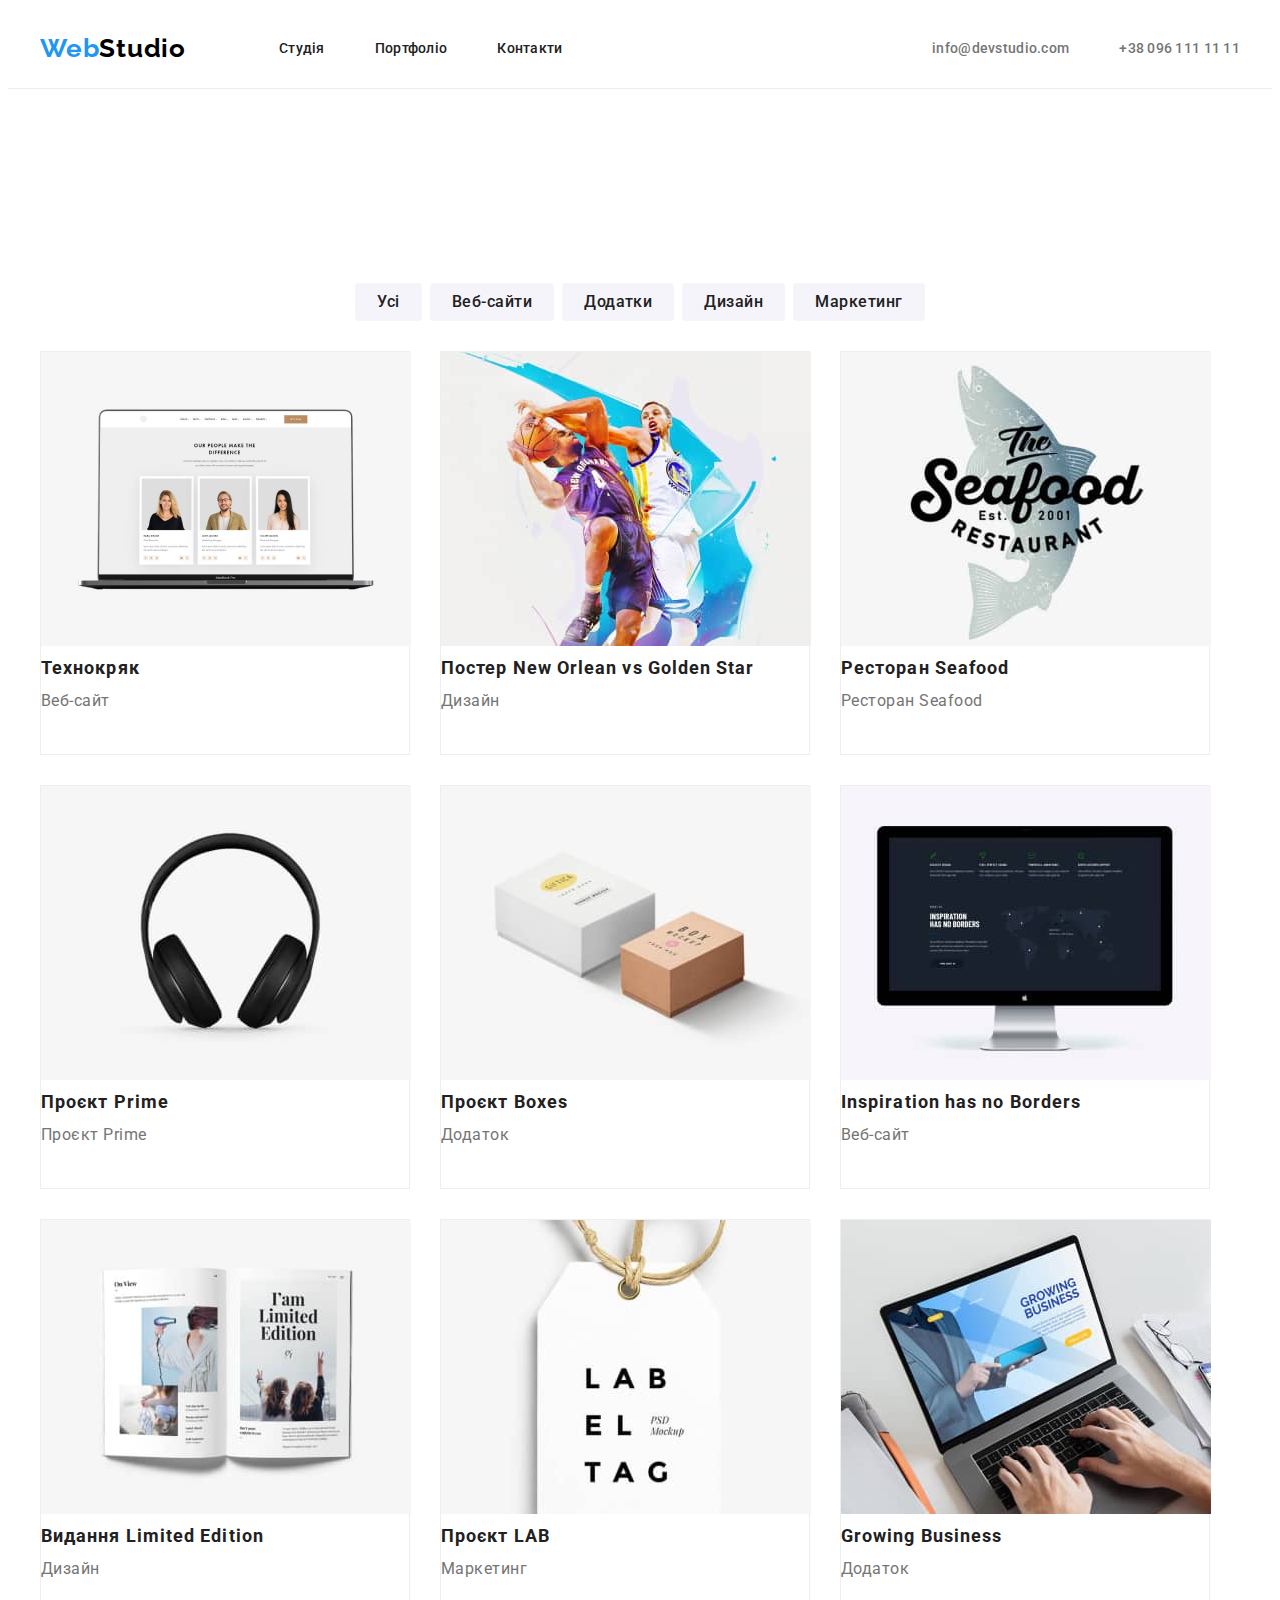
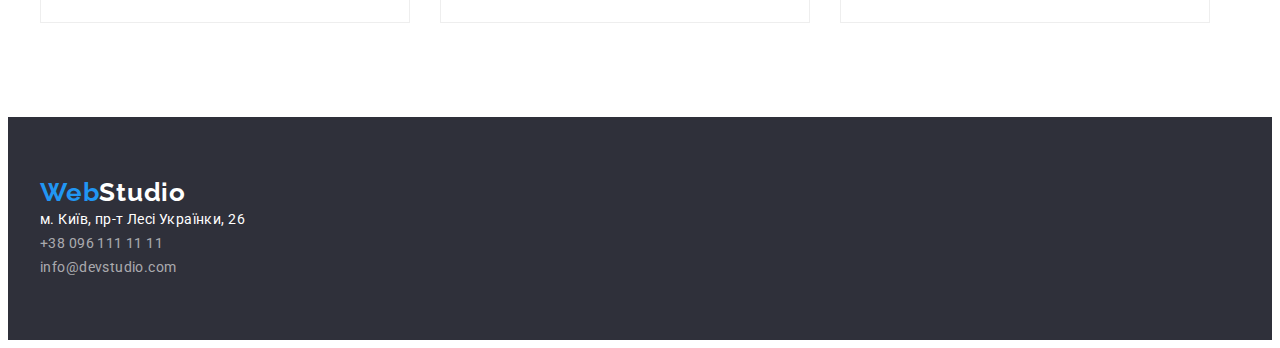
==== commit ffd423b9: "finished" ====
--- a/portfolio.html
+++ b/portfolio.html
@@ -56,125 +56,162 @@
     <!-- Секція з нашими роботами -->
     <main>
       <section class="main-section section">
-        <h1>Наші роботи</h1>
-        <!-- фільтри -->
-        <ul class="filters list-killer">
-          <li><button type="button">Усі</button></li>
-          <li><button type="button">Веб-сайти</button></li>
-          <li><button type="button">Додатки</button></li>
-          <li><button type="button">Дизайн</button></li>
-          <li><button type="button">Маркетинг</button></li>
-        </ul>
-        <ul class="main-section-list list-killer">
-          <li class="list-item">
-            <a class="links" href="">
-              <img
-                src="./images/Portfolio/tech-crack.jpg"
-                alt="Ноутбук"
-                width="370"
-                height="294"
-              />
-              <h2>Технокряк</h2>
-              <p>Веб-сайт</p>
-            </a>
-          </li>
-          <li class="list-item">
-            <a class="links" href="">
-              <img
-                src="./images/Portfolio/poster.jpg"
-                alt="Постер з баскетболістами"
-                width="370"
-                height="294"
-              />
-              <h2>Постер New Orlean vs Golden Star</h2>
-              <p>Дизайн</p>
-            </a>
-          </li>
-          <li class="list-item">
-            <a class="links" href="">
-              <img
-                src="./images/Portfolio/sea-food.jpg"
-                alt="лого ресторану морської їжі"
-                width="370"
-                height="294"
-              />
-              <h2>Ресторан Seafood</h2>
-              <p>Ресторан Seafood</p>
-            </a>
-          </li>
-          <li class="list-item">
-            <a class="links" href="">
-              <img
-                src="./images/Portfolio/project-prime.jpg"
-                alt="навушники"
-                width="370"
-                height="294"
-              />
-              <h2>Проєкт Prime</h2>
-              <p>Проєкт Prime</p>
-            </a>
-          </li>
-          <li class="list-item">
-            <a class="links" href="">
-              <img
-                src="./images/Portfolio/project-boxes.jpg"
-                alt="дві коробки"
-                width="370"
-                height="294"
-              />
-              <h2>Проєкт Boxes</h2>
-              <p>Додаток</p>
-            </a>
-          </li>
-          <li class="list-item">
-            <a class="links" href="">
-              <img
-                src="./images/Portfolio/inspiration.jpg"
-                alt="моноблок"
-                width="370"
-                height="294"
-              />
-              <h2 lang="en">Inspiration has no Borders</h2>
-              <p>Веб-сайт</p>
-            </a>
-          </li>
-          <li class="list-item">
-            <a class="links" href="">
-              <img
-                src="./images/Portfolio/limited-edition.jpg"
-                alt="книга"
-                width="370"
-                height="294"
-              />
-              <h2>Видання Limited Edition</h2>
-              <p>Дизайн</p>
-            </a>
-          </li>
-          <li class="list-item">
-            <a class="links" href="">
-              <img
-                src="./images/Portfolio/project-lab.jpg"
-                alt="бірка"
-                width="370"
-                height="294"
-              />
-              <h2>Проєкт LAB</h2>
-              <p>Маркетинг</p>
-            </a>
-          </li>
-          <li class="list-item">
-            <a class="links" href="">
-              <img
-                src="./images/Portfolio/growing.jpg"
-                alt="руки, які пишуть текст на ноутбуці"
-                width="370"
-                height="294"
-              />
-              <h2 lang="en">Growing Business</h2>
-              <p>Додаток</p>
-            </a>
-          </li>
-        </ul>
+        <div class="container">
+          <h1 class="hidden-title">Наші роботи</h1>
+          <!-- фільтри -->
+          <ul class="filters list-killer">
+            <li class="filters-buttons"><button type="button" class="btn" >Усі</button></li>
+            <li class="filters-buttons"><button type="button" class="btn" >Веб-сайти</button></li>
+            <li class="filters-buttons"><button type="button" class="btn" >Додатки</button></li>
+            <li class="filters-buttons"><button type="button" class="btn" >Дизайн</button></li>
+            <li class="filters-buttons"><button type="button" class="btn" >Маркетинг</button></li>
+          </ul>
+          <ul class="main-section-list list-killer">
+            <li class="list-item">
+              <div class="poster">
+                <a class="links" href="">
+                  <img
+                    src="./images/Portfolio/tech-crack.jpg"
+                    alt="Ноутбук"
+                    width="370"
+                    height="294" class="poster-title"
+                  />
+                  <h2 class="poster-title">Технокряк</h2>
+                  <p class="poster-filter">Веб-сайт</p>
+                </a>
+              </div>
+            </li>
+            <li class="list-item">
+              <div class="poster">
+                <a class="links" href="">
+                <img
+                  src="./images/Portfolio/poster.jpg"
+                  alt="Постер з баскетболістами"
+                  width="370"
+                  height="294"
+                />
+                <h2 class="poster-title">Постер New Orlean vs Golden Star</h2>
+                <p class="poster-filter">Дизайн</p>
+              </a>
+
+              </div>
+              
+            </li>
+            <li class="list-item last-items-rows">
+              <div class="poster">
+                <a class="links" href="">
+                <img
+
+                  src="./images/Portfolio/sea-food.jpg"
+                  alt="лого ресторану морської їжі"
+                  width="370"
+                  height="294"
+                />
+                <h2 class="poster-title">Ресторан Seafood</h2>
+                <p
+
+          
+               <p class="poster-filter">Ресторан Seafood</p>
+              </a>
+            </li>
+            <li class="list-item">
+              <div class="poster">
+                <a class="links" href="">
+                <img
+                  src="./images/Portfolio/project-prime.jpg"
+                  alt="навушники"
+                  width="370"
+                  height="294"
+                />
+                <h2 class="poster-title">Проєкт Prime</h2>
+                <p class="poster-filter">Проєкт Prime</p>
+              </a>
+
+              </div>
+              
+            </li>
+            <li class="list-item">
+              <div class="poster">
+                <a class="links" href="">
+                <img
+                  src="./images/Portfolio/project-boxes.jpg"
+                  alt="дві коробки"
+                  width="370"
+                  height="294"
+                />
+                <h2 class="poster-title">Проєкт Boxes</h2>
+                <p class="poster-filter">Додаток</p>
+              </a>
+
+              </div>
+              
+            </li>
+            <li class="list-item last-items-rows">
+              <div class="poster">
+                <a class="links" href="">
+                <img
+                  src="./images/Portfolio/inspiration.jpg"
+                  alt="моноблок"
+                  width="370"
+                  height="294"
+                />
+                <h2 lang="en" class="poster-title">Inspiration has no Borders</h2>
+                <p class="poster-filter">Веб-сайт</p>
+              </a>
+
+              </div>
+              
+            </li>
+            <li class="list-item last-items-columns">
+              <div class="poster">
+                <a class="links" href="">
+                <img
+                  src="./images/Portfolio/limited-edition.jpg"
+                  alt="книга"
+                  width="370"
+                  height="294"
+                />
+                <h2 class="poster-title">Видання Limited Edition</h2>
+                <p class="poster-filter">Дизайн</p>
+              </a>
+
+              </div>
+              
+            </li>
+            <li class="list-item last-items-columns">
+              <div class="poster">
+                <a class="links" href="">
+                <img
+                  src="./images/Portfolio/project-lab.jpg"
+                  alt="бірка"
+                  width="370"
+                  height="294"
+                />
+                <h2 class="poster-title">Проєкт LAB</h2>
+                <p class="poster-filter">Маркетинг</p>
+              </a>
+
+              </div>
+              
+            </li>
+            <li class="list-item last-items-rows last-items-columns">
+              <div class="poster">
+                <a class="links" href="">
+                <img
+                  src="./images/Portfolio/growing.jpg"
+                  alt="руки, які пишуть текст на ноутбуці"
+                  width="370"
+                  height="294"
+                />
+                <h2 lang="en" class="poster-title">Growing Business</h2>
+                <p class="poster-filter">Додаток</p>
+              </a>
+
+              </div>
+              
+            </li>
+          </ul>
+        </div>
       </section>
     </main>
 
--- a/css/styles.css
+++ b/css/styles.css
@@ -84,11 +84,9 @@
 .header-flex {
   display: flex;
   align-items: center;
-
 }
 .navigation-list {
   display: flex;
-
 }
 .adress {
   display: flex;
@@ -124,12 +122,15 @@
   padding-left: 32px;
   padding-right: 32px;
 }
+
 .order-btn:hover,
 .order-btn:focus {
   background: #188ce8;
 }
 .hero {
   background-color: #2f303a;
+  padding-top: 200px;
+  padding-bottom: 210px;
 }
 .hero-title {
   font-size: 44px;
@@ -142,7 +143,6 @@
   text-align: center;
 }
 
-
 .logo {
   margin-right: 93px;
 }
@@ -173,17 +173,28 @@
 
   letter-spacing: 0.03em;
 }
+.hidden-title {
+  position: absolute;
+  width: 1px;
+  height: 1px;
+  margin: -1px;
+  border: 0;
+  padding: 0;
+  white-space: nowrap;
+  clip-path: inset(100%);
+  clip: rect(0 0 0 0);
+  overflow: hidden;
+}
 .advantages-info {
   font-size: 14px;
   line-height: 1.71;
   letter-spacing: 0.03em;
   color: var(--secondary-text-color);
 }
-.advantages-info-container{
+.advantages-info-container {
   width: 270px;
-
-}
-.advantages:not(:last-child){
+}
+.advantages:not(:last-child) {
   margin-right: 30px;
 }
 
@@ -204,13 +215,12 @@
 }
 .list {
   display: flex;
-  
-}
-.advantages-list{
+}
+.advantages-list {
   display: flex;
   justify-content: center;
 }
-.about-list-item:not(:last-child){
+.about-list-item:not(:last-child) {
   margin-right: 30px;
 }
 
@@ -221,12 +231,30 @@
   letter-spacing: 0.03em;
   margin-bottom: 50px;
 }
-.our-team .member-name{
+.team-title {
+  font-size: 36px;
+  line-height: 42px;
+  text-align: center;
+  letter-spacing: 0.03em;
+  margin-bottom: 50px;
+}
+.our-team-section {
+  background-color: #f5f4fa;
+}
+.our-team .member-name {
   font-weight: 500;
   font-size: 16px;
   line-height: 1.1875;
 
   letter-spacing: 0.03em;
+}
+.member-name {
+  text-align: center;
+  margin-top: 30px;
+  margin-bottom: 10px;
+}
+.about-member {
+  text-align: center;
 }
 .our-team .team-member .about-member {
   font-size: 16px;
@@ -234,8 +262,54 @@
   color: var(--secondary-text-color);
   letter-spacing: 0.03em;
 }
-.our-team{
-  display: flex;
+.our-team .team-member:not(:last-child) {
+  margin-right: 30px;
+}
+
+.first-member {
+  width: 270px;
+  height: 368px;
+  background: #ffffff;
+
+  box-shadow: 0px 1px 3px rgba(0, 0, 0, 0.12), 0px 1px 1px rgba(0, 0, 0, 0.14),
+    0px 2px 1px rgba(0, 0, 0, 0.2);
+  border-radius: 0px 0px 4px 4px;
+}
+.second-member {
+  width: 270px;
+  height: 368px;
+  background: #ffffff;
+
+  box-shadow: 0px 1px 3px rgba(0, 0, 0, 0.12), 0px 1px 1px rgba(0, 0, 0, 0.14),
+    0px 2px 1px rgba(0, 0, 0, 0.2);
+  border-radius: 0px 0px 4px 4px;
+}
+.third-member {
+  width: 270px;
+  height: 368px;
+  background: #ffffff;
+
+  box-shadow: 0px 1px 3px rgba(0, 0, 0, 0.12), 0px 1px 1px rgba(0, 0, 0, 0.14),
+    0px 2px 1px rgba(0, 0, 0, 0.2);
+  border-radius: 0px 0px 4px 4px;
+}
+.fourth-member {
+  width: 270px;
+  height: 368px;
+  background: #ffffff;
+
+  box-shadow: 0px 1px 3px rgba(0, 0, 0, 0.12), 0px 1px 1px rgba(0, 0, 0, 0.14),
+    0px 2px 1px rgba(0, 0, 0, 0.2);
+  border-radius: 0px 0px 4px 4px;
+}
+
+.our-team {
+  display: flex;
+  justify-content: center;
+}
+.footer {
+  padding-top: 60px;
+  padding-bottom: 60px;
 }
 .footer-tel,
 .footer-mail {
@@ -286,16 +360,54 @@
   text-align: center;
   letter-spacing: 0.03em;
 }
-.list-item a > h2 {
+.filters {
+  display: flex;
+  justify-content: center;
+}
+.filters-buttons:not(:last-child) {
+  margin-right: 8px;
+}
+.main-section-title {
+}
+.btn {
+  padding-top: 6px;
+  padding-bottom: 6px;
+  padding-right: 22px;
+  padding-left: 22px;
+  border-radius: 4px;
+  margin-bottom: 30px;
+  margin-top: 100px;
+}
+.list-item .poster-title {
   font-size: 18px;
   line-height: 2;
   color: var(--primary-text-color);
 
   letter-spacing: 0.06em;
 }
-.list-item a > p {
+.list-item .poster-filter {
   font-size: 16px;
   line-height: 1.88;
   color: var(--secondary-text-color);
   letter-spacing: 0.03em;
 }
+.main-section-list {
+  display: flex;
+  flex-wrap: wrap;
+}
+.poster{
+  width: 370px;
+  height: 404px;
+  background: #ffffff;
+  border: 1px solid #eeeeee;
+}
+.list-item{
+  margin-right: 30px;
+  margin-bottom: 30px;
+}
+.last-items-rows{
+  margin-right: 0;
+}
+.last-items-columns{
+  margin-bottom: 0;
+}
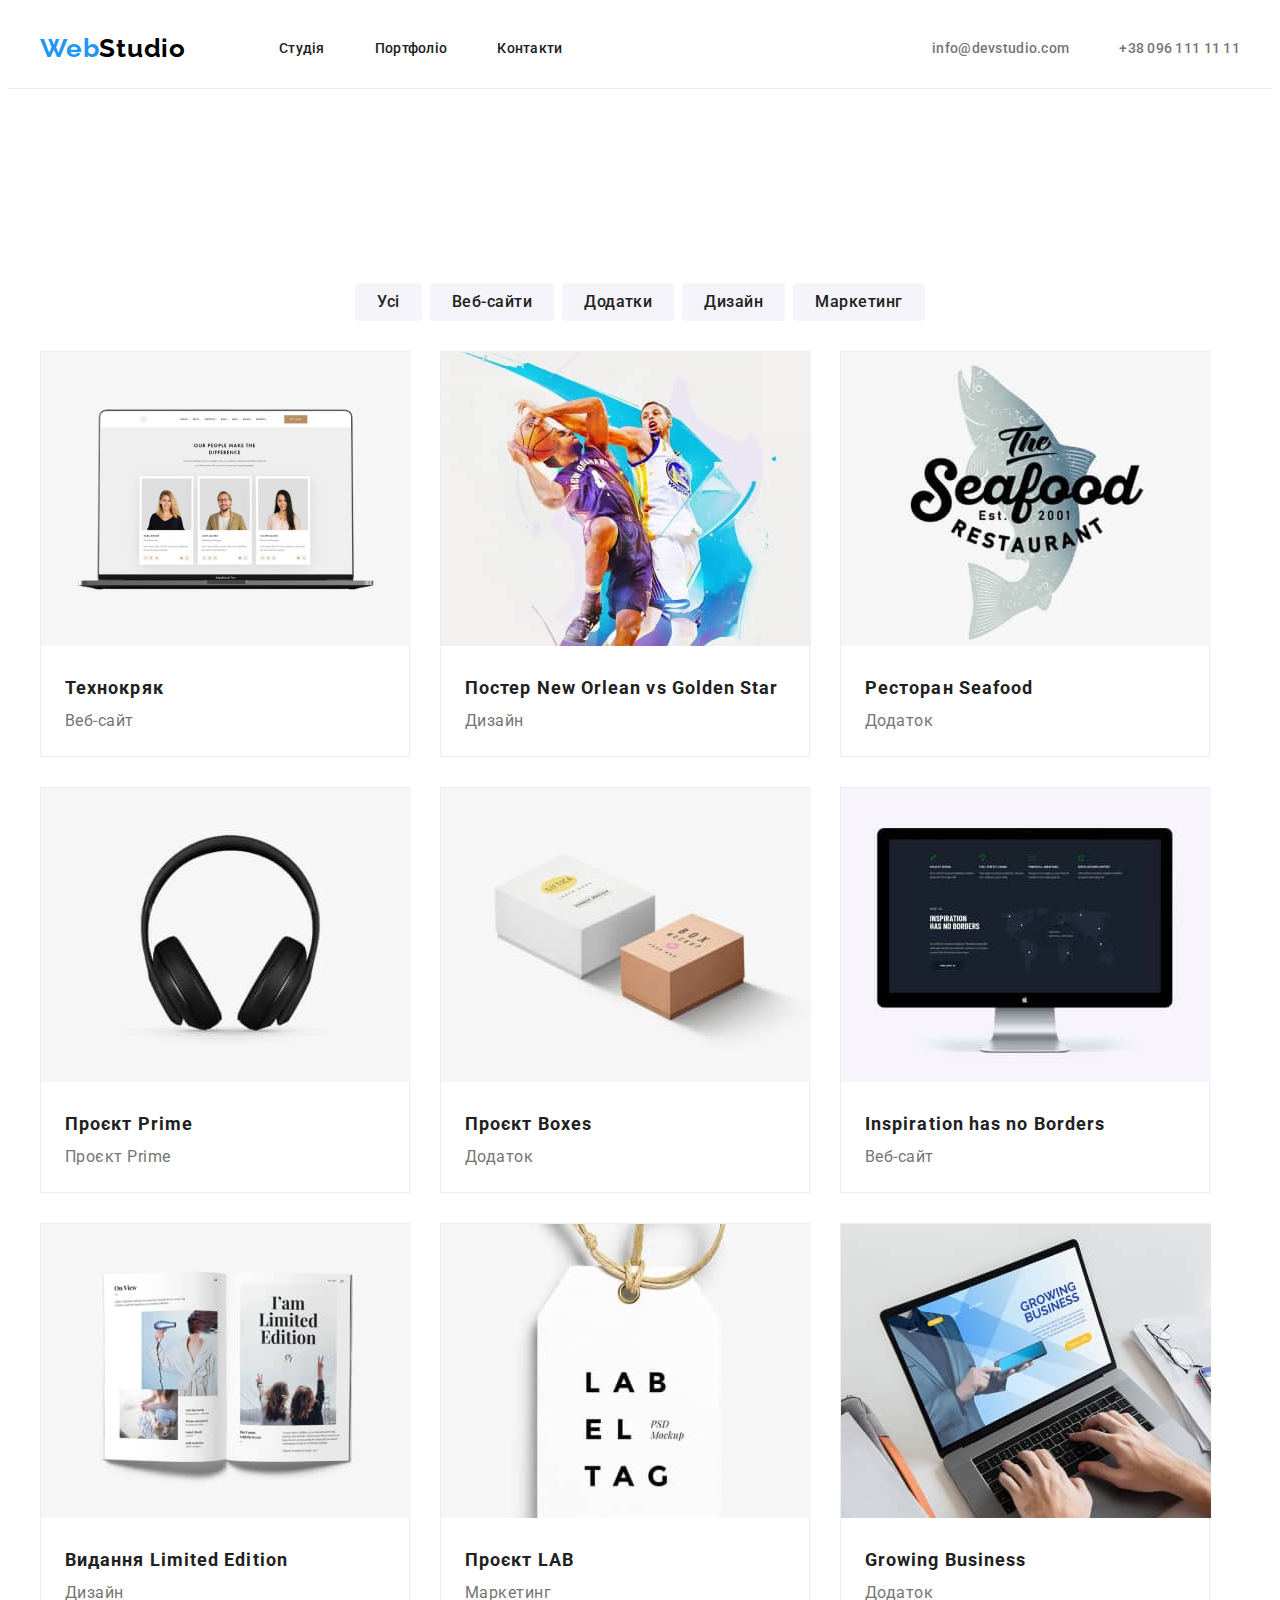
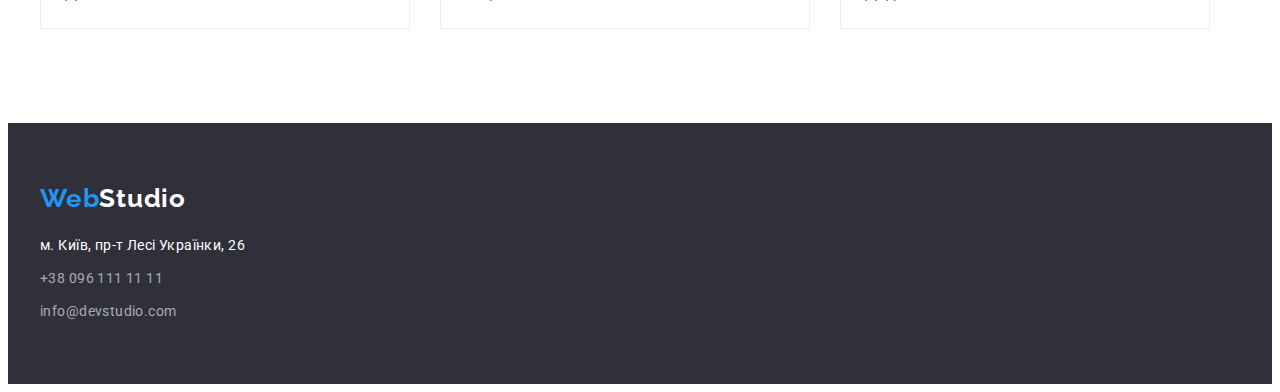
==== commit 67516f34: "micro-fixes" ====
--- a/portfolio.html
+++ b/portfolio.html
@@ -76,9 +76,13 @@
                     width="370"
                     height="294" class="poster-title"
                   />
-                  <h2 class="poster-title">Технокряк</h2>
+                  <div class="poster-info">
+                    <h2 class="poster-title">Технокряк</h2>
                   <p class="poster-filter">Веб-сайт</p>
-                </a>
+   
+                    
+                  </div>
+                      </a>
               </div>
             </li>
             <li class="list-item">
@@ -90,8 +94,12 @@
                   width="370"
                   height="294"
                 />
-                <h2 class="poster-title">Постер New Orlean vs Golden Star</h2>
+                <div class="poster-info">
+                  <h2 class="poster-title">Постер New Orlean vs Golden Star</h2>
                 <p class="poster-filter">Дизайн</p>
+     
+                  
+                </div>
               </a>
 
               </div>
@@ -107,12 +115,11 @@
                   width="370"
                   height="294"
                 />
-                <h2 class="poster-title">Ресторан Seafood</h2>
-                <p
-
-          
-               <p class="poster-filter">Ресторан Seafood</p>
-              </a>
+                <div class="poster-info">
+                  <h2 class="poster-title">Ресторан Seafood</h2>
+                <p class="poster-filter">Додаток</p> 
+                </div>
+                </a>
             </li>
             <li class="list-item">
               <div class="poster">
@@ -123,10 +130,13 @@
                   width="370"
                   height="294"
                 />
-                <h2 class="poster-title">Проєкт Prime</h2>
+                <div class="poster-info">
+                  <h2 class="poster-title">Проєкт Prime</h2>
                 <p class="poster-filter">Проєкт Prime</p>
-              </a>
-
+                  
+                </div>
+                
+                </a>
               </div>
               
             </li>
@@ -139,9 +149,10 @@
                   width="370"
                   height="294"
                 />
-                <h2 class="poster-title">Проєкт Boxes</h2>
+                <div class="poster-info">
+                  <h2 class="poster-title">Проєкт Boxes</h2>
                 <p class="poster-filter">Додаток</p>
-              </a>
+                </a>
 
               </div>
               
@@ -155,9 +166,10 @@
                   width="370"
                   height="294"
                 />
-                <h2 lang="en" class="poster-title">Inspiration has no Borders</h2>
+                <div class="poster-info">
+                  <h2 lang="en" class="poster-title">Inspiration has no Borders</h2>
                 <p class="poster-filter">Веб-сайт</p>
-              </a>
+                </a>
 
               </div>
               
@@ -171,9 +183,10 @@
                   width="370"
                   height="294"
                 />
-                <h2 class="poster-title">Видання Limited Edition</h2>
+                <div class="poster-info">
+                  <h2 class="poster-title">Видання Limited Edition</h2>
                 <p class="poster-filter">Дизайн</p>
-              </a>
+                </a>
 
               </div>
               
@@ -187,9 +200,10 @@
                   width="370"
                   height="294"
                 />
-                <h2 class="poster-title">Проєкт LAB</h2>
+                <div class="poster-info">
+                  <h2 class="poster-title">Проєкт LAB</h2>
                 <p class="poster-filter">Маркетинг</p>
-              </a>
+                </a>
 
               </div>
               
@@ -203,9 +217,10 @@
                   width="370"
                   height="294"
                 />
-                <h2 lang="en" class="poster-title">Growing Business</h2>
+                <div class="poster-info">
+                  <h2 lang="en" class="poster-title">Growing Business</h2>
                 <p class="poster-filter">Додаток</p>
-              </a>
+                </a>
 
               </div>
               
@@ -217,13 +232,13 @@
 
     <footer class="footer">
       <div class="container">
-        <a href="" lang="en" class="logo links"
+        <a href="" lang="en" class="logo logo-footer links"
           ><span class="logo-web">Web</span
           ><span class="footer-logo-studio">Studio</span></a
         >
         <address class="adress">
           <ul class="footer-adress list-killer">
-            <li>
+            <li class="footer-adress-space space-logo">
               <a
                 class="footer-location links"
                 href="https://www.google.com/maps/d/u/0/viewer?mid=10uSM3H-mIU3GznYo2szRIEphczw&hl=en_US&ll=50.42664350267667%2C30.543007486861583&z=16"
@@ -233,12 +248,12 @@
               >
             </li>
 
-            <li>
+            <li class="footer-adress-space">
               <a class="footer-tel links" href="tel:+380961111111 "
                 >+38 096 111 11 11
               </a>
             </li>
-            <li>
+            <li class="footer-adress-space">
               <a class="footer-mail links" href="mailto:info@devstudio.com"
                 >info@devstudio.com
               </a>
--- a/css/styles.css
+++ b/css/styles.css
@@ -397,7 +397,6 @@
 }
 .poster{
   width: 370px;
-  height: 404px;
   background: #ffffff;
   border: 1px solid #eeeeee;
 }
@@ -411,3 +410,19 @@
 .last-items-columns{
   margin-bottom: 0;
 }
+.poster-info{
+  padding-top:20px;
+  padding-bottom: 20px;
+  padding-right: 24px;
+  padding-left: 24px;
+
+}
+.logo-footer{
+  margin-bottom:20px;
+}
+.footer-adress-space:not(:last-child){
+  margin-bottom: 9px;
+}
+.space-logo{
+  margin-top: 20px;
+}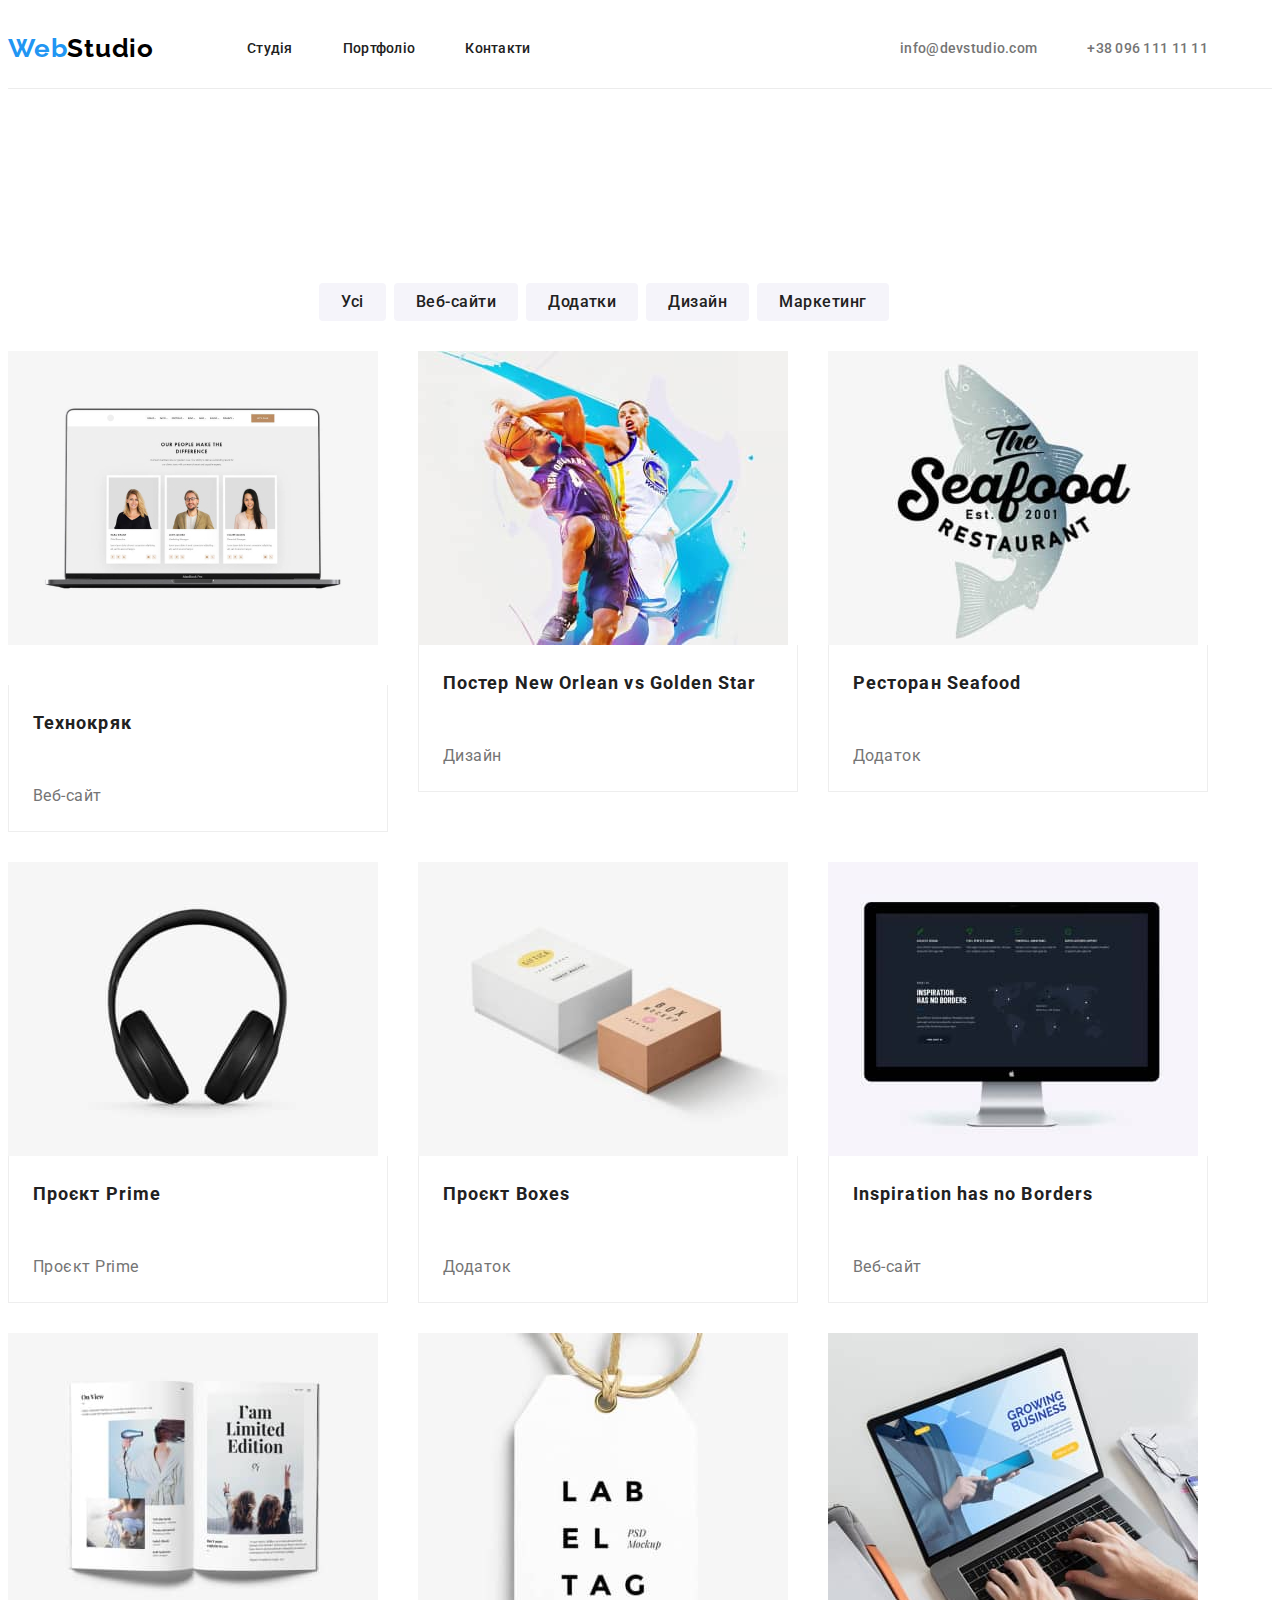
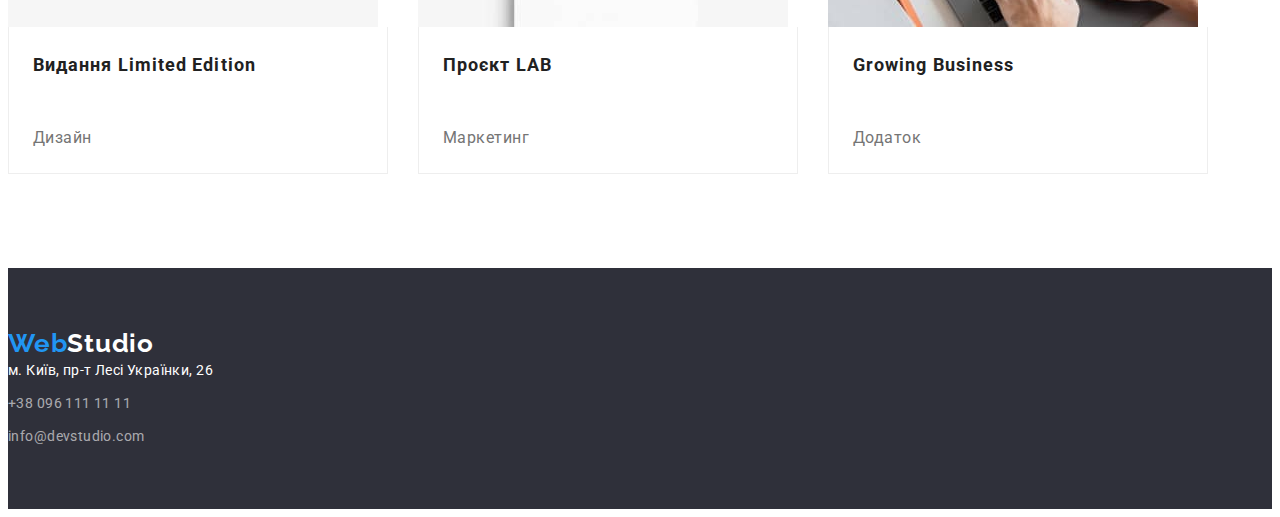
==== commit ccd1a2c5: "1" ====
--- a/portfolio.html
+++ b/portfolio.html
@@ -68,7 +68,6 @@
           </ul>
           <ul class="main-section-list list-killer">
             <li class="list-item">
-              <div class="poster">
                 <a class="links" href="">
                   <img
                     src="./images/Portfolio/tech-crack.jpg"
@@ -81,12 +80,12 @@
                   <p class="poster-filter">Веб-сайт</p>
    
                     
-                  </div>
-                      </a>
+                
+                </a>
               </div>
             </li>
             <li class="list-item">
-              <div class="poster">
+
                 <a class="links" href="">
                 <img
                   src="./images/Portfolio/poster.jpg"
@@ -98,15 +97,14 @@
                   <h2 class="poster-title">Постер New Orlean vs Golden Star</h2>
                 <p class="poster-filter">Дизайн</p>
      
-                  
-                </div>
+
               </a>
 
               </div>
               
             </li>
-            <li class="list-item last-items-rows">
-              <div class="poster">
+            <li class="list-item">
+ 
                 <a class="links" href="">
                 <img
 
@@ -118,11 +116,11 @@
                 <div class="poster-info">
                   <h2 class="poster-title">Ресторан Seafood</h2>
                 <p class="poster-filter">Додаток</p> 
-                </div>
-                </a>
-            </li>
-            <li class="list-item">
-              <div class="poster">
+                </a>
+            </li>
+            
+            <li class="list-item">
+
                 <a class="links" href="">
                 <img
                   src="./images/Portfolio/project-prime.jpg"
@@ -134,14 +132,13 @@
                   <h2 class="poster-title">Проєкт Prime</h2>
                 <p class="poster-filter">Проєкт Prime</p>
                   
-                </div>
                 
                 </a>
               </div>
               
             </li>
             <li class="list-item">
-              <div class="poster">
+
                 <a class="links" href="">
                 <img
                   src="./images/Portfolio/project-boxes.jpg"
@@ -154,11 +151,11 @@
                 <p class="poster-filter">Додаток</p>
                 </a>
 
-              </div>
-              
-            </li>
-            <li class="list-item last-items-rows">
-              <div class="poster">
+      
+              
+            </li>
+            <li class="list-item">
+      
                 <a class="links" href="">
                 <img
                   src="./images/Portfolio/inspiration.jpg"
@@ -171,11 +168,11 @@
                 <p class="poster-filter">Веб-сайт</p>
                 </a>
 
-              </div>
-              
-            </li>
-            <li class="list-item last-items-columns">
-              <div class="poster">
+      
+              
+            </li>
+            <li class="list-item">
+        
                 <a class="links" href="">
                 <img
                   src="./images/Portfolio/limited-edition.jpg"
@@ -188,11 +185,11 @@
                 <p class="poster-filter">Дизайн</p>
                 </a>
 
-              </div>
-              
-            </li>
-            <li class="list-item last-items-columns">
-              <div class="poster">
+       
+              
+            </li>
+            <li class="list-item">
+            
                 <a class="links" href="">
                 <img
                   src="./images/Portfolio/project-lab.jpg"
@@ -205,11 +202,11 @@
                 <p class="poster-filter">Маркетинг</p>
                 </a>
 
-              </div>
-              
-            </li>
-            <li class="list-item last-items-rows last-items-columns">
-              <div class="poster">
+      
+              
+            </li>
+            <li class="list-item">
+            
                 <a class="links" href="">
                 <img
                   src="./images/Portfolio/growing.jpg"
@@ -222,7 +219,7 @@
                 <p class="poster-filter">Додаток</p>
                 </a>
 
-              </div>
+        
               
             </li>
           </ul>
--- a/css/styles.css
+++ b/css/styles.css
@@ -33,12 +33,15 @@
   margin: 0;
   padding: 0;
 }
+img {
+  display: block;
+  max-width: 100%;
+}
 
 /* УТИЛІТИ */
 .container {
   width: 1200px;
-  margin-left: auto;
-  margin-right: auto;
+
 }
 
 .header {
@@ -231,6 +234,9 @@
   letter-spacing: 0.03em;
   margin-bottom: 50px;
 }
+.section .about {
+  padding-top: 0;
+}
 .team-title {
   font-size: 36px;
   line-height: 42px;
@@ -250,18 +256,18 @@
 }
 .member-name {
   text-align: center;
-  margin-top: 30px;
   margin-bottom: 10px;
 }
-.about-member {
-  text-align: center;
-}
+
 .our-team .team-member .about-member {
   font-size: 16px;
   line-height: 1.1875;
   color: var(--secondary-text-color);
   letter-spacing: 0.03em;
 }
+.about-member {
+  text-align: center;
+}
 .our-team .team-member:not(:last-child) {
   margin-right: 30px;
 }
@@ -306,6 +312,17 @@
 .our-team {
   display: flex;
   justify-content: center;
+}
+
+.member {
+  padding-top: 30px;
+  padding-bottom: 30px;
+}
+.members {
+  flex-basis: calc((100% - 90px) / 4);
+  box-shadow: 0px 1px 3px rgba(0, 0, 0, 0.12), 0px 1px 1px rgba(0, 0, 0, 0.14),
+    0px 2px 1px rgba(0, 0, 0, 0.2);
+  border-radius: 0px 0px 4px 4px;
 }
 .footer {
   padding-top: 60px;
@@ -356,26 +373,24 @@
   line-height: 1.62;
   border-width: 0;
   font-family: inherit;
-
   text-align: center;
   letter-spacing: 0.03em;
 }
 .filters {
   display: flex;
   justify-content: center;
-}
-.filters-buttons:not(:last-child) {
+  margin-bottom: 30px;
+}
+.filters-buttons {
   margin-right: 8px;
 }
-.main-section-title {
-}
+
 .btn {
   padding-top: 6px;
   padding-bottom: 6px;
   padding-right: 22px;
   padding-left: 22px;
   border-radius: 4px;
-  margin-bottom: 30px;
   margin-top: 100px;
 }
 .list-item .poster-title {
@@ -385,6 +400,9 @@
 
   letter-spacing: 0.06em;
 }
+.poster-title {
+  margin-bottom: 40px;
+}
 .list-item .poster-filter {
   font-size: 16px;
   line-height: 1.88;
@@ -395,34 +413,33 @@
   display: flex;
   flex-wrap: wrap;
 }
-.poster{
-  width: 370px;
-  background: #ffffff;
-  border: 1px solid #eeeeee;
-}
-.list-item{
+
+.list-item {
   margin-right: 30px;
   margin-bottom: 30px;
-}
-.last-items-rows{
+  flex-basis: calc((100% - 60px) / 3)
+  
+}
+.list-item:nth-child(3n) {
   margin-right: 0;
 }
-.last-items-columns{
+.list-item:nth-last-child(-n + 3) {
   margin-bottom: 0;
 }
-.poster-info{
-  padding-top:20px;
+
+.poster-info {
+  padding-top: 20px;
   padding-bottom: 20px;
   padding-right: 24px;
   padding-left: 24px;
-
-}
-.logo-footer{
-  margin-bottom:20px;
-}
-.footer-adress-space:not(:last-child){
+  border-bottom: 1px solid #eeeeee;
+  border-right: 1px solid #eeeeee;
+  border-left: 1px solid #eeeeee;
+}
+.logo-footer {
+  margin-bottom: 20px;
+  margin-right: 0;
+}
+.footer-adress-space:not(:last-child) {
   margin-bottom: 9px;
 }
-.space-logo{
-  margin-top: 20px;
-}